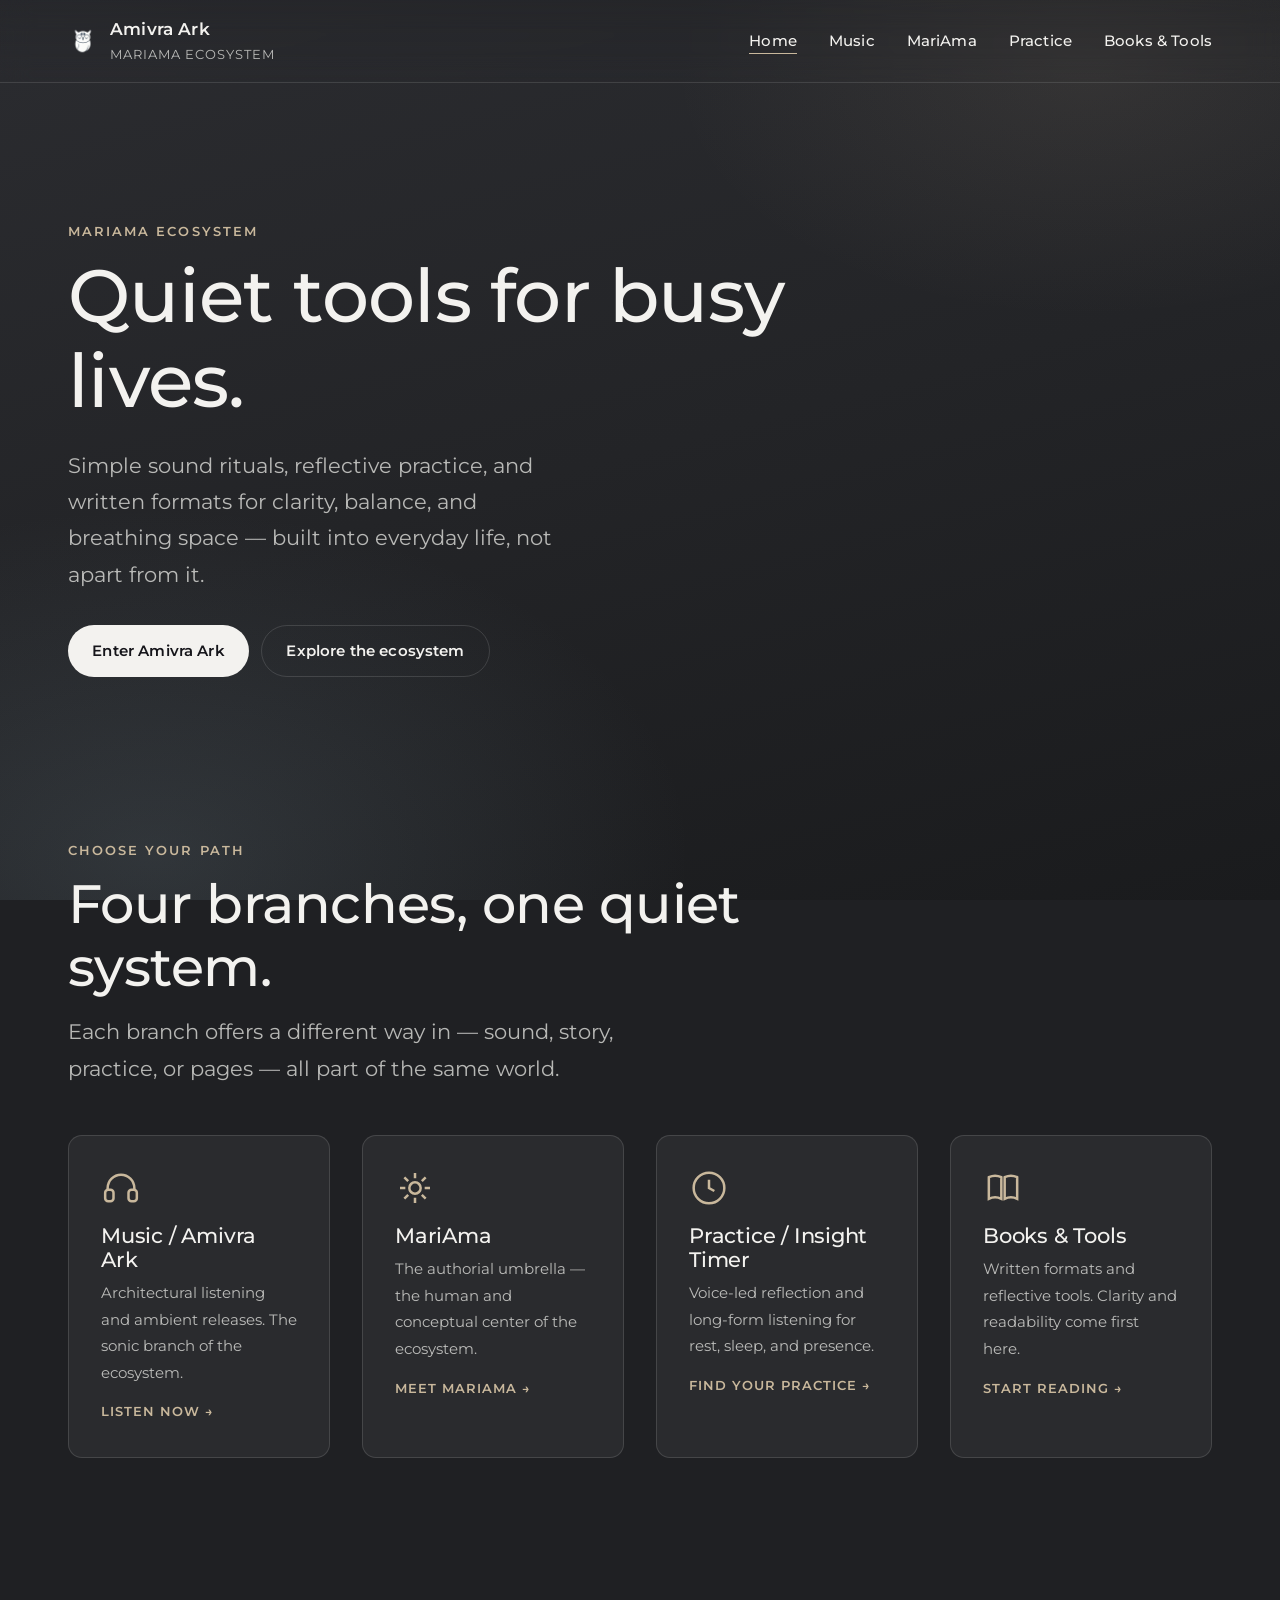
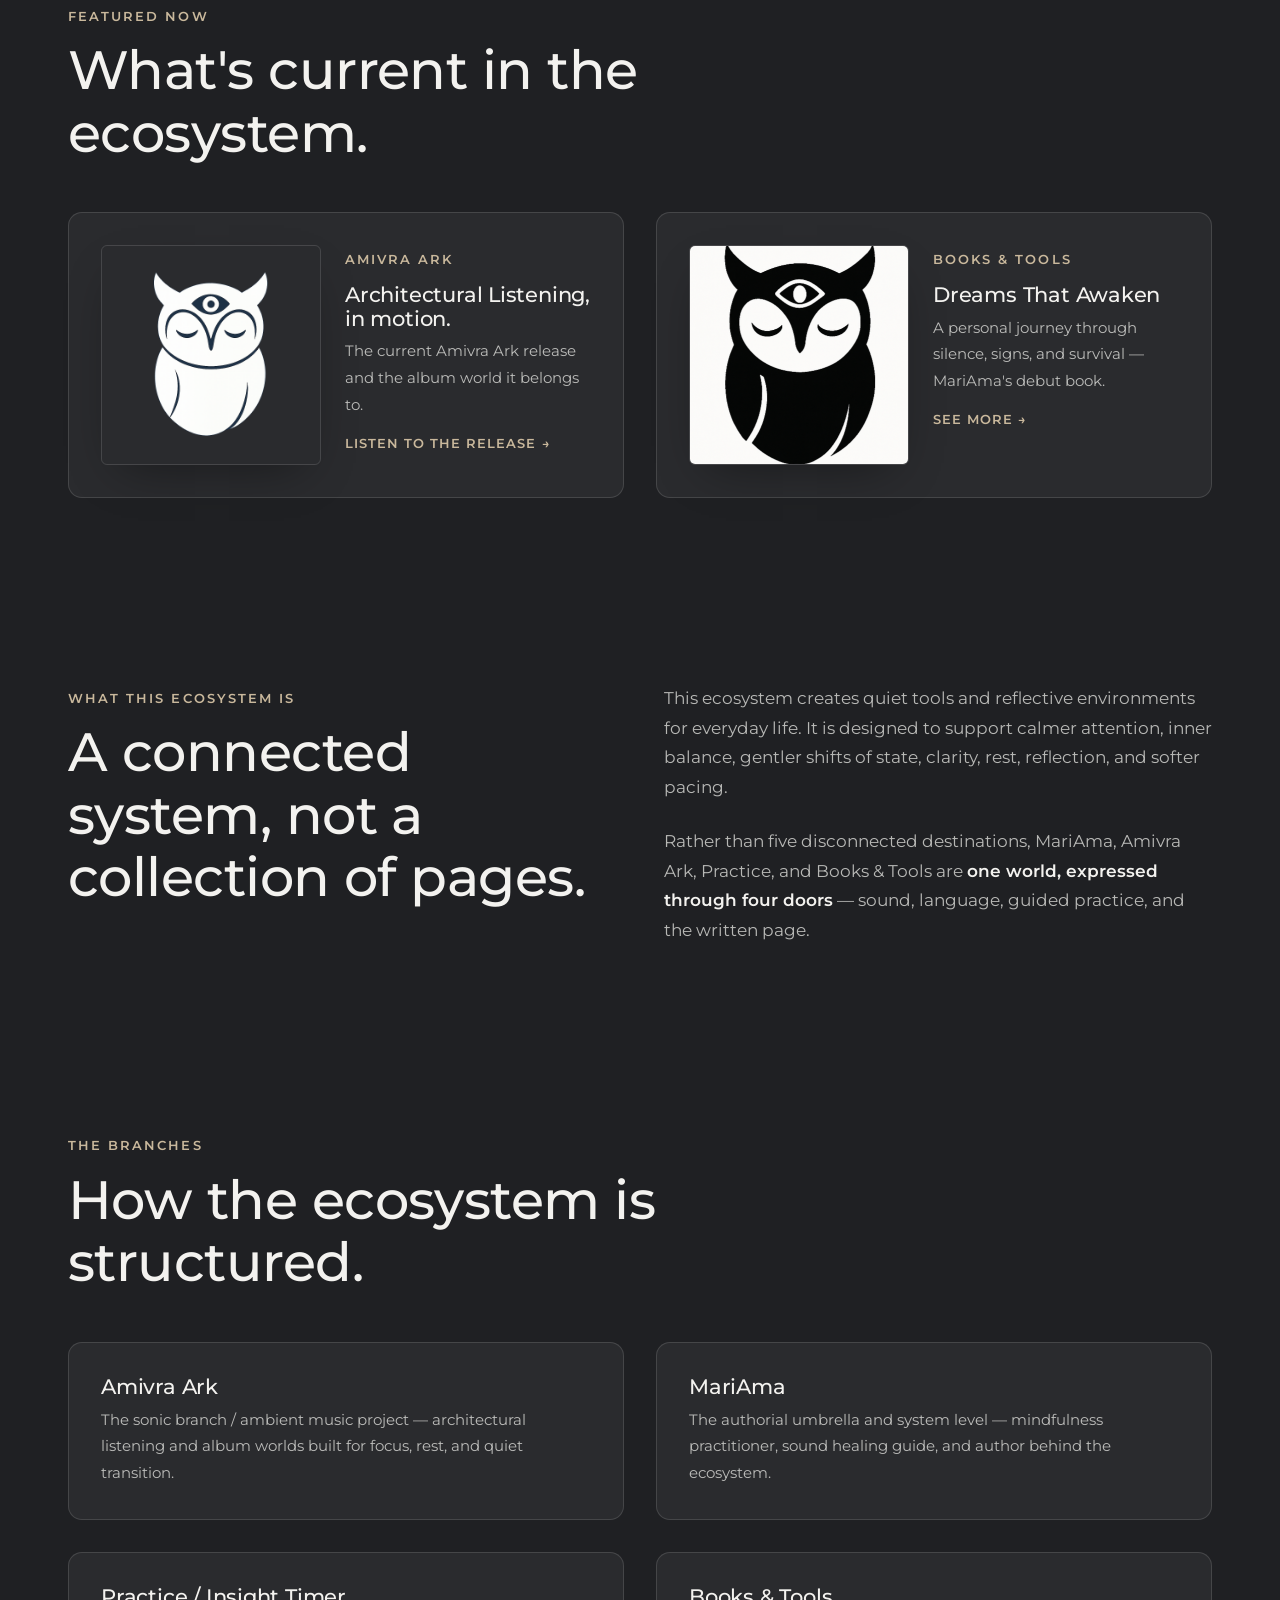
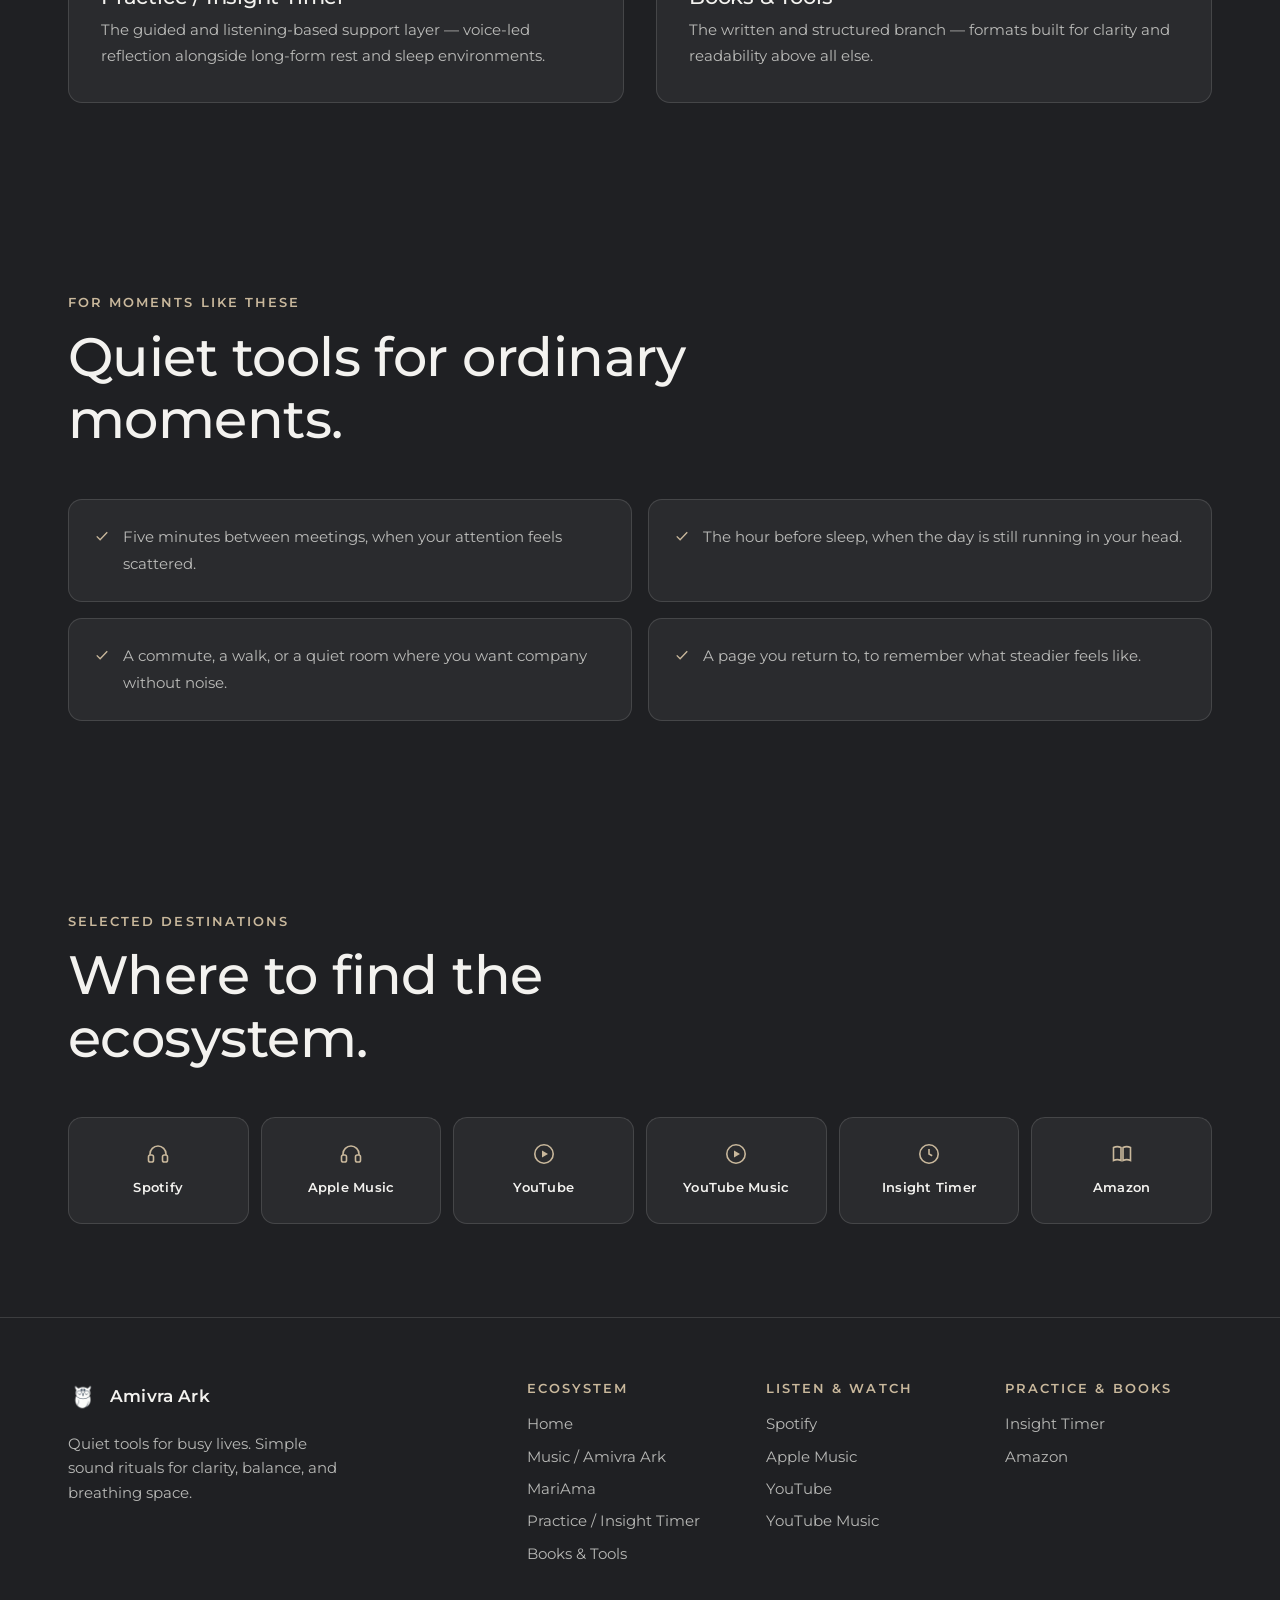
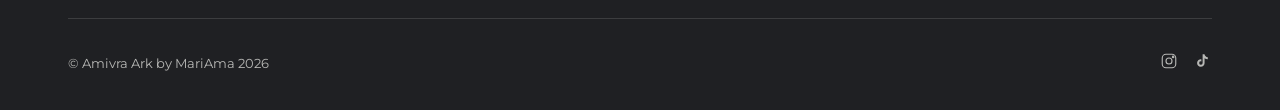
==== index.html @ b910b90c "Build v1 of the MariAma ecosystem site (5 pages, mobile-first) Static HTML/CSS/JS rebuild of Amivra " ====
<!DOCTYPE html>
<html lang="en">
<head>
  <meta charset="UTF-8" />
  <meta name="viewport" content="width=device-width, initial-scale=1.0" />
  <title>Amivra Ark — Home | Quiet Tools for Busy Lives</title>
  <meta name="description" content="MariAma is a multi-branch ecosystem of sound, language, and practice. Amivra Ark, MariAma, Practice / Insight Timer, and Books & Tools — quiet tools for everyday life." />
  <meta property="og:title" content="Amivra Ark — Quiet Tools for Busy Lives" />
  <meta property="og:description" content="Simple sound rituals for clarity, balance, and breathing space." />
  <meta property="og:type" content="website" />
  <link rel="icon" href="assets/favicon.svg" type="image/svg+xml" />
  <link rel="preconnect" href="https://fonts.googleapis.com" />
  <link rel="preconnect" href="https://fonts.gstatic.com" crossorigin />
  <link href="https://fonts.googleapis.com/css2?family=Montserrat:wght@300;400;500;600;700&display=swap" rel="stylesheet" />
  <link rel="stylesheet" href="assets/css/styles.css" />
</head>
<body class="zone-home">
  <a class="skip-link" href="#main">Skip to content</a>

  <header class="site-header">
    <div class="container site-header__inner">
      <a href="index.html" class="brand">
        <img src="assets/img/logo-owl-white.png" alt="" class="brand__mark" />
        <span class="brand__name">Amivra Ark<span class="brand__sub">MariAma ecosystem</span></span>
      </a>
      <button class="nav-toggle" type="button" aria-expanded="false" aria-controls="primary-nav" aria-label="Open menu">
        <span class="nav-toggle__bar"></span><span class="nav-toggle__bar"></span><span class="nav-toggle__bar"></span>
      </button>
      <nav id="primary-nav" class="nav" aria-label="Primary">
        <ul class="nav__list">
          <li><a href="index.html" class="is-active">Home</a></li>
          <li><a href="music.html">Music</a></li>
          <li><a href="mariama.html">MariAma</a></li>
          <li><a href="practice.html">Practice</a></li>
          <li><a href="books.html">Books &amp; Tools</a></li>
        </ul>
      </nav>
    </div>
  </header>

  <main id="main">

    <!-- Hero -->
    <section class="hero container">
      <span class="eyebrow">MariAma ecosystem</span>
      <h1 class="hero__title">Quiet tools for busy lives.</h1>
      <p class="hero__lead">Simple sound rituals, reflective practice, and written formats for clarity, balance, and breathing space — built into everyday life, not apart from it.</p>
      <div class="hero__actions">
        <a href="music.html" class="btn btn--primary">Enter Amivra Ark</a>
        <a href="#branches" class="btn btn--ghost">Explore the ecosystem</a>
      </div>
    </section>

    <!-- Choose your path -->
    <section class="section section--tight container" id="path" data-reveal>
      <div class="section__head">
        <span class="eyebrow">Choose your path</span>
        <h2 class="section__title">Four branches, one quiet system.</h2>
        <p class="section__lead">Each branch offers a different way in — sound, story, practice, or pages — all part of the same world.</p>
      </div>
      <div class="grid grid--2 grid--4">
        <a href="music.html" class="card">
          <svg class="card__icon" viewBox="0 0 24 24" fill="none" stroke="currentColor" stroke-width="1.5" aria-hidden="true"><path d="M4 13v-1a8 8 0 0 1 16 0v1"/><rect x="2.5" y="13" width="5" height="7" rx="1.8"/><rect x="16.5" y="13" width="5" height="7" rx="1.8"/></svg>
          <h3 class="card__title">Music / Amivra Ark</h3>
          <p class="card__text">Architectural listening and ambient releases. The sonic branch of the ecosystem.</p>
          <span class="card__meta">Listen now →</span>
        </a>
        <a href="mariama.html" class="card">
          <svg class="card__icon" viewBox="0 0 24 24" fill="none" stroke="currentColor" stroke-width="1.5" aria-hidden="true"><circle cx="12" cy="12" r="3.4"/><path d="M12 3v3.2M12 17.8V21M3 12h3.2M17.8 12H21M5.6 5.6l2.3 2.3M16.1 16.1l2.3 2.3M18.4 5.6l-2.3 2.3M7.9 16.1l-2.3 2.3"/></svg>
          <h3 class="card__title">MariAma</h3>
          <p class="card__text">The authorial umbrella — the human and conceptual center of the ecosystem.</p>
          <span class="card__meta">Meet MariAma →</span>
        </a>
        <a href="practice.html" class="card">
          <svg class="card__icon" viewBox="0 0 24 24" fill="none" stroke="currentColor" stroke-width="1.5" aria-hidden="true"><circle cx="12" cy="12" r="9.2"/><path d="M12 7v5l3.2 1.8"/></svg>
          <h3 class="card__title">Practice / Insight Timer</h3>
          <p class="card__text">Voice-led reflection and long-form listening for rest, sleep, and presence.</p>
          <span class="card__meta">Find your practice →</span>
        </a>
        <a href="books.html" class="card">
          <svg class="card__icon" viewBox="0 0 24 24" fill="none" stroke="currentColor" stroke-width="1.5" aria-hidden="true"><path d="M3.5 5.5c2.5-1.2 5-1.2 7.5 0v13c-2.5-1.2-5-1.2-7.5 0z"/><path d="M20.5 5.5c-2.5-1.2-5-1.2-7.5 0v13c2.5-1.2 5-1.2 7.5 0z"/></svg>
          <h3 class="card__title">Books &amp; Tools</h3>
          <p class="card__text">Written formats and reflective tools. Clarity and readability come first here.</p>
          <span class="card__meta">Start reading →</span>
        </a>
      </div>
    </section>

    <!-- Featured now -->
    <section class="section container" data-reveal>
      <div class="section__head">
        <span class="eyebrow">Featured now</span>
        <h2 class="section__title">What's current in the ecosystem.</h2>
      </div>
      <div class="grid grid--2">
        <a href="music.html" class="card media-card is-interactive">
          <img class="media-card__cover" src="assets/img/logo-owl-white.png" alt="Amivra Ark — current release" loading="lazy" width="220" height="220" />
          <div class="media-card__body">
            <span class="eyebrow">Amivra Ark</span>
            <h3 class="card__title">Architectural Listening, in motion.</h3>
            <p class="card__text">The current Amivra Ark release and the album world it belongs to.</p>
            <span class="card__meta">Listen to the release →</span>
          </div>
        </a>
        <a href="books.html" class="card media-card is-interactive">
          <img class="media-card__cover" src="assets/img/logo-owl-dark.png" alt="Dreams That Awaken — book cover" loading="lazy" width="220" height="220" />
          <div class="media-card__body">
            <span class="eyebrow">Books &amp; Tools</span>
            <h3 class="card__title">Dreams That Awaken</h3>
            <p class="card__text">A personal journey through silence, signs, and survival — MariAma's debut book.</p>
            <span class="card__meta">See more →</span>
          </div>
        </a>
      </div>
    </section>

    <!-- What this ecosystem is -->
    <section class="section container" data-reveal>
      <div class="split split--2">
        <div>
          <span class="eyebrow">What this ecosystem is</span>
          <h2 class="section__title">A connected system, not a collection of pages.</h2>
        </div>
        <div class="prose">
          <p>This ecosystem creates quiet tools and reflective environments for everyday life. It is designed to support calmer attention, inner balance, gentler shifts of state, clarity, rest, reflection, and softer pacing.</p>
          <p>Rather than five disconnected destinations, MariAma, Amivra Ark, Practice, and Books &amp; Tools are <strong>one world, expressed through four doors</strong> — sound, language, guided practice, and the written page.</p>
        </div>
      </div>
    </section>

    <!-- The branches -->
    <section class="section container" id="branches" data-reveal>
      <div class="section__head">
        <span class="eyebrow">The branches</span>
        <h2 class="section__title">How the ecosystem is structured.</h2>
      </div>
      <div class="grid grid--2">
        <div class="card">
          <h3 class="card__title">Amivra Ark</h3>
          <p class="card__text">The sonic branch / ambient music project — architectural listening and album worlds built for focus, rest, and quiet transition.</p>
        </div>
        <div class="card">
          <h3 class="card__title">MariAma</h3>
          <p class="card__text">The authorial umbrella and system level — mindfulness practitioner, sound healing guide, and author behind the ecosystem.</p>
        </div>
        <div class="card">
          <h3 class="card__title">Practice / Insight Timer</h3>
          <p class="card__text">The guided and listening-based support layer — voice-led reflection alongside long-form rest and sleep environments.</p>
        </div>
        <div class="card">
          <h3 class="card__title">Books &amp; Tools</h3>
          <p class="card__text">The written and structured branch — formats built for clarity and readability above all else.</p>
        </div>
      </div>
    </section>

    <!-- For moments like these -->
    <section class="section container" data-reveal>
      <div class="section__head">
        <span class="eyebrow">For moments like these</span>
        <h2 class="section__title">Quiet tools for ordinary moments.</h2>
      </div>
      <div class="moments">
        <p class="moments__item"><svg class="icon" viewBox="0 0 24 24" fill="none" stroke="currentColor" stroke-width="1.8" aria-hidden="true"><path d="M5 12.5 9.5 17 19 7"/></svg>Five minutes between meetings, when your attention feels scattered.</p>
        <p class="moments__item"><svg class="icon" viewBox="0 0 24 24" fill="none" stroke="currentColor" stroke-width="1.8" aria-hidden="true"><path d="M5 12.5 9.5 17 19 7"/></svg>The hour before sleep, when the day is still running in your head.</p>
        <p class="moments__item"><svg class="icon" viewBox="0 0 24 24" fill="none" stroke="currentColor" stroke-width="1.8" aria-hidden="true"><path d="M5 12.5 9.5 17 19 7"/></svg>A commute, a walk, or a quiet room where you want company without noise.</p>
        <p class="moments__item"><svg class="icon" viewBox="0 0 24 24" fill="none" stroke="currentColor" stroke-width="1.8" aria-hidden="true"><path d="M5 12.5 9.5 17 19 7"/></svg>A page you return to, to remember what steadier feels like.</p>
      </div>
    </section>

    <!-- Selected destinations -->
    <section class="section container" data-reveal>
      <div class="section__head">
        <span class="eyebrow">Selected destinations</span>
        <h2 class="section__title">Where to find the ecosystem.</h2>
      </div>
      <div class="dest-grid">
        <a class="dest-link" href="https://open.spotify.com/artist/78ZNstBBdVnfBgBRl0dHGO?si=26U_iEfnStWrunqGzvL2ww" target="_blank" rel="noopener">
          <svg class="icon" viewBox="0 0 24 24" fill="none" stroke="currentColor" stroke-width="1.6" aria-hidden="true"><path d="M4 13v-1a8 8 0 0 1 16 0v1"/><rect x="2.5" y="13" width="5" height="7" rx="1.8"/><rect x="16.5" y="13" width="5" height="7" rx="1.8"/></svg>
          <span class="dest-link__label">Spotify</span>
        </a>
        <a class="dest-link" href="https://music.apple.com/us/artist/amivra-ark/1882171706" target="_blank" rel="noopener">
          <svg class="icon" viewBox="0 0 24 24" fill="none" stroke="currentColor" stroke-width="1.6" aria-hidden="true"><path d="M4 13v-1a8 8 0 0 1 16 0v1"/><rect x="2.5" y="13" width="5" height="7" rx="1.8"/><rect x="16.5" y="13" width="5" height="7" rx="1.8"/></svg>
          <span class="dest-link__label">Apple Music</span>
        </a>
        <a class="dest-link" href="https://www.youtube.com/channel/UCca-ogn1VU1aAJDBeJxqVWQ" target="_blank" rel="noopener">
          <svg class="icon" viewBox="0 0 24 24" fill="none" stroke="currentColor" stroke-width="1.6" aria-hidden="true"><circle cx="12" cy="12" r="9.2"/><path d="M10 8.5l6 3.5-6 3.5z" fill="currentColor" stroke="none"/></svg>
          <span class="dest-link__label">YouTube</span>
        </a>
        <a class="dest-link" href="https://music.youtube.com/channel/UC7N5c-tlWbg7om22u9WDN0A?si=Vbv3N5Q3S5Vb2dVd" target="_blank" rel="noopener">
          <svg class="icon" viewBox="0 0 24 24" fill="none" stroke="currentColor" stroke-width="1.6" aria-hidden="true"><circle cx="12" cy="12" r="9.2"/><path d="M10 8.5l6 3.5-6 3.5z" fill="currentColor" stroke="none"/></svg>
          <span class="dest-link__label">YouTube Music</span>
        </a>
        <a class="dest-link" href="https://insighttimer.com/MariAma" target="_blank" rel="noopener">
          <svg class="icon" viewBox="0 0 24 24" fill="none" stroke="currentColor" stroke-width="1.6" aria-hidden="true"><circle cx="12" cy="12" r="9.2"/><path d="M12 7v5l3.2 1.8"/></svg>
          <span class="dest-link__label">Insight Timer</span>
        </a>
        <a class="dest-link" href="https://www.amazon.com/stores/Mari-Ama/author/B0FKZDRHM1?ref=ap_rdr&shoppingPortalEnabled=true&ccs_id=f8e4d04d-1ee9-484d-bd72-f83b1a114282" target="_blank" rel="noopener">
          <svg class="icon" viewBox="0 0 24 24" fill="none" stroke="currentColor" stroke-width="1.6" aria-hidden="true"><path d="M3.5 5.5c2.5-1.2 5-1.2 7.5 0v13c-2.5-1.2-5-1.2-7.5 0z"/><path d="M20.5 5.5c-2.5-1.2-5-1.2-7.5 0v13c2.5-1.2 5-1.2 7.5 0z"/></svg>
          <span class="dest-link__label">Amazon</span>
        </a>
      </div>
    </section>

  </main>

  <footer class="site-footer">
    <div class="container">
      <div class="site-footer__top">
        <div class="site-footer__brand">
          <a href="index.html" class="brand">
            <img src="assets/img/logo-owl-white.png" alt="" class="brand__mark" />
            <span class="brand__name">Amivra Ark</span>
          </a>
          <p>Quiet tools for busy lives. Simple sound rituals for clarity, balance, and breathing space.</p>
        </div>
        <div class="footer-cols">
          <div class="footer-col">
            <h4>Ecosystem</h4>
            <a href="index.html">Home</a>
            <a href="music.html">Music / Amivra Ark</a>
            <a href="mariama.html">MariAma</a>
            <a href="practice.html">Practice / Insight Timer</a>
            <a href="books.html">Books &amp; Tools</a>
          </div>
          <div class="footer-col">
            <h4>Listen &amp; watch</h4>
            <a href="https://open.spotify.com/artist/78ZNstBBdVnfBgBRl0dHGO?si=26U_iEfnStWrunqGzvL2ww" target="_blank" rel="noopener">Spotify</a>
            <a href="https://music.apple.com/us/artist/amivra-ark/1882171706" target="_blank" rel="noopener">Apple Music</a>
            <a href="https://www.youtube.com/channel/UCca-ogn1VU1aAJDBeJxqVWQ" target="_blank" rel="noopener">YouTube</a>
            <a href="https://music.youtube.com/channel/UC7N5c-tlWbg7om22u9WDN0A?si=Vbv3N5Q3S5Vb2dVd" target="_blank" rel="noopener">YouTube Music</a>
          </div>
          <div class="footer-col">
            <h4>Practice &amp; books</h4>
            <a href="https://insighttimer.com/MariAma" target="_blank" rel="noopener">Insight Timer</a>
            <a href="https://www.amazon.com/stores/Mari-Ama/author/B0FKZDRHM1?ref=ap_rdr&shoppingPortalEnabled=true&ccs_id=f8e4d04d-1ee9-484d-bd72-f83b1a114282" target="_blank" rel="noopener">Amazon</a>
          </div>
        </div>
      </div>
      <div class="site-footer__bottom">
        <div class="footer-meta">
          <span>© Amivra Ark by MariAma 2026</span>
        </div>
        <div class="footer-social">
          <a href="https://www.instagram.com/amivraark/?hl=en" target="_blank" rel="noopener" aria-label="Instagram">
            <svg class="icon" viewBox="0 0 24 24" fill="none" stroke="currentColor" stroke-width="1.5" aria-hidden="true"><rect x="3" y="3" width="18" height="18" rx="5"/><circle cx="12" cy="12" r="4"/><circle cx="17.5" cy="6.5" r="1"/></svg>
          </a>
          <a href="https://www.tiktok.com/@mariama.room?lang=en" target="_blank" rel="noopener" aria-label="TikTok">
            <svg class="icon" viewBox="0 0 24 24" fill="currentColor" aria-hidden="true"><path d="M14 3c.6 2.3 2.1 3.8 4.4 4.1v2.6c-1.6 0-3-.5-4.3-1.4v6.4a5 5 0 1 1-4.3-4.9v2.7a2.3 2.3 0 1 0 1.7 2.2V3z"/></svg>
          </a>
        </div>
      </div>
    </div>
  </footer>

  <script src="assets/js/main.js"></script>
</body>
</html>
---- assets/css/styles.css ----
/* ==========================================================================
   AMIVRA ARK / MARIAMA ECOSYSTEM — SHARED STYLESHEET
   One visual source, five tonal zones. Mobile-first.
   Sections: Tokens · Reset · Base · Layout · Zones · Components · Pages
   ========================================================================== */

/* --------------------------------------------------------------------------
   1. TOKENS
   -------------------------------------------------------------------------- */
:root {
  /* Type */
  --font-main: "Montserrat", "Segoe UI", system-ui, -apple-system, sans-serif;

  --fs-xs:   clamp(0.75rem, 0.72rem + 0.1vw, 0.8125rem);
  --fs-sm:   clamp(0.875rem, 0.83rem + 0.18vw, 0.95rem);
  --fs-base: clamp(1rem, 0.95rem + 0.2vw, 1.0625rem);
  --fs-md:   clamp(1.125rem, 1.02rem + 0.45vw, 1.3rem);
  --fs-lg:   clamp(1.375rem, 1.15rem + 1vw, 1.75rem);
  --fs-xl:   clamp(1.75rem, 1.3rem + 2vw, 2.5rem);
  --fs-2xl:  clamp(2.1rem, 1.5rem + 3vw, 3.4rem);
  --fs-3xl:  clamp(2.5rem, 1.7rem + 4.5vw, 4.6rem);

  --lh-tight: 1.15;
  --lh-snug: 1.35;
  --lh-normal: 1.6;
  --lh-relaxed: 1.75;

  --tracking-wide: 0.08em;
  --tracking-wider: 0.16em;

  /* Space (4px scale) */
  --space-1: 0.25rem;
  --space-2: 0.5rem;
  --space-3: 0.75rem;
  --space-4: 1rem;
  --space-5: 1.5rem;
  --space-6: 2rem;
  --space-7: 3rem;
  --space-8: 4rem;
  --space-9: 6rem;
  --space-10: 8rem;

  --section-pad-y: clamp(3.5rem, 6vw + 1rem, 7rem);
  --container-max: 1240px;
  --container-pad: clamp(1.25rem, 4vw, 3rem);

  /* Shape / motion */
  --radius-sm: 6px;
  --radius-md: 14px;
  --radius-lg: 28px;
  --radius-pill: 999px;
  --ease: cubic-bezier(0.22, 0.61, 0.36, 1);
  --dur: 0.35s;

  --shadow-soft: 0 18px 48px -20px rgba(0, 0, 0, 0.45);
  --shadow-lift: 0 24px 60px -24px rgba(0, 0, 0, 0.55);

  --z-header: 100;
  --z-nav: 110;
}

/* --------------------------------------------------------------------------
   2. RESET
   -------------------------------------------------------------------------- */
*, *::before, *::after { box-sizing: border-box; }
html { -webkit-text-size-adjust: 100%; text-size-adjust: 100%; }

html, body { margin: 0; padding: 0; }

img, picture, svg, video { display: block; max-width: 100%; }
img { height: auto; }

ul, ol { margin: 0; padding: 0; list-style: none; }
h1, h2, h3, h4, p, figure, blockquote { margin: 0; }

a { color: inherit; text-decoration: none; }
button { font: inherit; color: inherit; background: none; border: none; cursor: pointer; padding: 0; }

input, textarea, select { font: inherit; }

@media (prefers-reduced-motion: reduce) {
  *, *::before, *::after {
    animation-duration: 0.001ms !important;
    animation-iteration-count: 1 !important;
    transition-duration: 0.001ms !important;
    scroll-behavior: auto !important;
  }
}

/* --------------------------------------------------------------------------
   3. BASE
   -------------------------------------------------------------------------- */
body {
  font-family: var(--font-main);
  font-size: var(--fs-base);
  line-height: var(--lh-normal);
  font-weight: 400;
  color: var(--text);
  background-color: var(--zone-base, #14151a);
  min-height: 100vh;
  -webkit-font-smoothing: antialiased;
  text-rendering: optimizeLegibility;
  overflow-x: hidden;
}

h1, h2, h3, h4 {
  font-weight: 500;
  line-height: var(--lh-tight);
  letter-spacing: -0.01em;
}

p { color: var(--text-muted); }

a:focus-visible,
button:focus-visible,
[tabindex]:focus-visible {
  outline: 2px solid var(--accent);
  outline-offset: 4px;
  border-radius: var(--radius-sm);
}

.visually-hidden {
  position: absolute !important;
  width: 1px; height: 1px;
  overflow: hidden;
  clip: rect(0 0 0 0);
  white-space: nowrap;
}

.skip-link {
  position: absolute;
  left: var(--space-4);
  top: -100px;
  background: #111;
  color: #fff;
  padding: var(--space-2) var(--space-4);
  border-radius: var(--radius-sm);
  z-index: 999;
  transition: top var(--dur) var(--ease);
}
.skip-link:focus { top: var(--space-4); }

/* --------------------------------------------------------------------------
   4. LAYOUT / UTILITIES
   -------------------------------------------------------------------------- */
.container {
  width: 100%;
  max-width: var(--container-max);
  margin-inline: auto;
  padding-inline: var(--container-pad);
}

.section {
  position: relative;
  padding-block: var(--section-pad-y);
}

.section--tight { padding-block: clamp(2.5rem, 4vw, 4rem); }

.section__head {
  max-width: 46rem;
  margin-bottom: var(--space-7);
}

.section__head--center { margin-inline: auto; text-align: center; }

.eyebrow {
  display: inline-block;
  font-size: var(--fs-xs);
  font-weight: 600;
  letter-spacing: var(--tracking-wider);
  text-transform: uppercase;
  color: var(--accent);
  margin-bottom: var(--space-3);
}

.section__title {
  font-size: var(--fs-2xl);
  margin-bottom: var(--space-4);
}

.section__lead {
  font-size: var(--fs-md);
  color: var(--text-muted);
  line-height: var(--lh-relaxed);
  max-width: 38rem;
}

.section__head--center .section__lead { margin-inline: auto; }

.prose { max-width: 42rem; }
.prose p { margin-bottom: var(--space-5); font-size: var(--fs-base); line-height: var(--lh-relaxed); }
.prose p:last-child { margin-bottom: 0; }
.prose strong { color: var(--text); font-weight: 600; }

.text-muted { color: var(--text-muted); }

.grid {
  display: grid;
  gap: var(--space-6);
}

@media (min-width: 640px) {
  .grid--2 { grid-template-columns: repeat(2, 1fr); }
}
@media (min-width: 1024px) {
  .grid--3 { grid-template-columns: repeat(3, 1fr); }
  .grid--4 { grid-template-columns: repeat(4, 1fr); }
}

/* --------------------------------------------------------------------------
   5. TONAL ZONES — one visual source, five crops
   Depth (Music) -> Orientation (Home) -> Presence (MariAma) -> Reset (Practice) -> Clarity (Books)
   -------------------------------------------------------------------------- */

body.zone-music {
  --zone-base: #0a0b0d;
  --text: #f1efe9;
  --text-muted: rgba(241, 239, 233, 0.72);
  --surface: rgba(255, 255, 255, 0.045);
  --surface-strong: rgba(255, 255, 255, 0.09);
  --surface-border: rgba(255, 255, 255, 0.12);
  --accent: #cba36e;
  --scrim-top: rgba(6, 7, 9, 0.2);
  --scrim-bottom: rgba(6, 7, 9, 0.75);
  background-image:
    radial-gradient(46% 38% at 82% 12%, rgba(203, 163, 110, 0.12), transparent 65%),
    radial-gradient(60% 55% at 8% 92%, rgba(46, 60, 84, 0.45), transparent 70%),
    linear-gradient(165deg, #15171c 0%, #0d0e11 50%, #07080a 100%);
}

body.zone-home {
  --zone-base: #1f2023;
  --text: #f3f2ef;
  --text-muted: rgba(243, 242, 239, 0.72);
  --surface: rgba(255, 255, 255, 0.05);
  --surface-strong: rgba(255, 255, 255, 0.095);
  --surface-border: rgba(255, 255, 255, 0.13);
  --accent: #c9b89c;
  --scrim-top: rgba(18, 19, 21, 0.15);
  --scrim-bottom: rgba(15, 16, 18, 0.72);
  background-image:
    radial-gradient(50% 42% at 85% 8%, rgba(196, 175, 148, 0.09), transparent 65%),
    radial-gradient(60% 55% at 12% 95%, rgba(120, 140, 152, 0.2), transparent 70%),
    linear-gradient(165deg, #2b2c30 0%, #232427 50%, #1a1b1d 100%);
}

body.zone-mariama {
  --zone-base: #322b24;
  --text: #f4ece1;
  --text-muted: rgba(244, 236, 225, 0.74);
  --surface: rgba(255, 255, 255, 0.06);
  --surface-strong: rgba(255, 255, 255, 0.11);
  --surface-border: rgba(255, 244, 230, 0.14);
  --accent: #d9a85f;
  --scrim-top: rgba(34, 28, 22, 0.18);
  --scrim-bottom: rgba(28, 23, 18, 0.74);
  background-image:
    radial-gradient(55% 45% at 80% 10%, rgba(217, 168, 95, 0.14), transparent 65%),
    radial-gradient(60% 55% at 10% 95%, rgba(120, 95, 70, 0.28), transparent 70%),
    linear-gradient(165deg, #3d342b 0%, #322b24 50%, #251f1a 100%);
}

body.zone-practice {
  --zone-base: #dfe1de;
  --text: #24241f;
  --text-muted: rgba(36, 36, 31, 0.66);
  --surface: rgba(255, 255, 255, 0.55);
  --surface-strong: rgba(255, 255, 255, 0.78);
  --surface-border: rgba(36, 36, 31, 0.1);
  --accent: #7c8a82;
  --scrim-top: rgba(255, 255, 255, 0.1);
  --scrim-bottom: rgba(223, 225, 222, 0.55);
  background-image:
    radial-gradient(55% 48% at 80% 8%, rgba(255, 255, 255, 0.55), transparent 65%),
    radial-gradient(65% 55% at 10% 100%, rgba(170, 178, 172, 0.35), transparent 70%),
    linear-gradient(165deg, #e9eae6 0%, #dfe1de 55%, #cfd2cc 100%);
}

body.zone-books {
  --zone-base: #f1ece1;
  --text: #2a2520;
  --text-muted: rgba(42, 37, 32, 0.66);
  --surface: rgba(255, 255, 255, 0.6);
  --surface-strong: rgba(255, 255, 255, 0.85);
  --surface-border: rgba(42, 37, 32, 0.1);
  --accent: #9c7a4d;
  --scrim-top: rgba(255, 252, 246, 0.1);
  --scrim-bottom: rgba(241, 236, 225, 0.6);
  background-image:
    radial-gradient(55% 48% at 78% 6%, rgba(255, 255, 255, 0.6), transparent 65%),
    radial-gradient(65% 55% at 12% 100%, rgba(196, 175, 140, 0.25), transparent 70%),
    linear-gradient(165deg, #f7f3ea 0%, #f1ece1 55%, #e6dfd0 100%);
}

body { background-repeat: no-repeat; background-attachment: fixed; background-size: cover; }
@media (max-width: 767px) {
  body { background-attachment: scroll; }
}

/* --------------------------------------------------------------------------
   6. COMPONENTS — Header / Nav
   -------------------------------------------------------------------------- */
.site-header {
  position: sticky;
  top: 0;
  z-index: var(--z-header);
  backdrop-filter: blur(14px) saturate(1.1);
  -webkit-backdrop-filter: blur(14px) saturate(1.1);
  background: linear-gradient(to bottom, var(--scrim-top), transparent);
  border-bottom: 1px solid var(--surface-border);
}

.site-header__inner {
  display: flex;
  align-items: center;
  justify-content: space-between;
  padding-block: var(--space-4);
}

.brand {
  display: inline-flex;
  align-items: center;
  gap: var(--space-3);
}

.brand__mark { width: 30px; height: 30px; object-fit: contain; }

.brand__name {
  font-size: var(--fs-base);
  font-weight: 600;
  letter-spacing: 0.01em;
}

.brand__sub {
  display: block;
  font-size: var(--fs-xs);
  font-weight: 400;
  letter-spacing: var(--tracking-wide);
  color: var(--text-muted);
  text-transform: uppercase;
  margin-top: 2px;
}

.nav-toggle {
  position: relative;
  z-index: var(--z-nav);
  width: 40px;
  height: 40px;
  display: inline-flex;
  flex-direction: column;
  align-items: center;
  justify-content: center;
  gap: 5px;
}

.nav-toggle__bar {
  width: 22px;
  height: 2px;
  background: var(--text);
  border-radius: 2px;
  transition: transform var(--dur) var(--ease), opacity var(--dur) var(--ease);
}

.nav-toggle[aria-expanded="true"] .nav-toggle__bar:nth-child(1) { transform: translateY(7px) rotate(45deg); }
.nav-toggle[aria-expanded="true"] .nav-toggle__bar:nth-child(2) { opacity: 0; }
.nav-toggle[aria-expanded="true"] .nav-toggle__bar:nth-child(3) { transform: translateY(-7px) rotate(-45deg); }

.nav {
  position: fixed;
  inset: 0;
  top: 0;
  z-index: calc(var(--z-nav) - 1);
  display: flex;
  align-items: center;
  justify-content: center;
  background: rgba(10, 10, 12, 0.97);
  backdrop-filter: blur(10px);
  opacity: 0;
  visibility: hidden;
  transition: opacity var(--dur) var(--ease);
}

.nav.is-open { opacity: 1; visibility: visible; }

.nav__list {
  display: flex;
  flex-direction: column;
  align-items: center;
  gap: var(--space-6);
}

.nav__list a {
  font-size: var(--fs-lg);
  font-weight: 500;
  color: #f3f2ef;
}

.nav__list a.is-active { color: #cba36e; }

@media (min-width: 900px) {
  .nav-toggle { display: none; }

  .nav {
    position: static;
    inset: auto;
    background: none;
    backdrop-filter: none;
    opacity: 1;
    visibility: visible;
    width: auto;
  }

  .nav__list {
    flex-direction: row;
    gap: var(--space-6);
  }

  .nav__list a {
    font-size: var(--fs-sm);
    font-weight: 500;
    color: var(--text);
    letter-spacing: 0.01em;
    position: relative;
    padding-bottom: 4px;
  }

  .nav__list a::after {
    content: "";
    position: absolute;
    left: 0; bottom: 0;
    width: 0; height: 1px;
    background: var(--accent);
    transition: width var(--dur) var(--ease);
  }

  .nav__list a:hover::after,
  .nav__list a.is-active::after { width: 100%; }

  .nav__list a.is-active { color: var(--text); }
}

/* --------------------------------------------------------------------------
   6b. COMPONENTS — Hero
   -------------------------------------------------------------------------- */
.hero {
  display: flex;
  flex-direction: column;
  justify-content: center;
  min-height: 78vh;
  padding-block: var(--space-9) var(--space-8);
}

.hero__title {
  font-size: var(--fs-3xl);
  margin-bottom: var(--space-5);
  max-width: 18ch;
}

.hero__lead {
  font-size: var(--fs-md);
  color: var(--text-muted);
  max-width: 36ch;
  line-height: var(--lh-relaxed);
  margin-bottom: var(--space-6);
}

.hero__actions {
  display: flex;
  flex-wrap: wrap;
  gap: var(--space-3);
}

.hero--split {
  display: grid;
  gap: var(--space-7);
  align-items: center;
}

@media (min-width: 1024px) {
  .hero--split { grid-template-columns: 1.1fr 0.9fr; }
}

.hero__media {
  border-radius: var(--radius-lg);
  overflow: hidden;
  border: 1px solid var(--surface-border);
  box-shadow: var(--shadow-lift);
}

/* --------------------------------------------------------------------------
   6c. COMPONENTS — Buttons
   -------------------------------------------------------------------------- */
.btn {
  display: inline-flex;
  align-items: center;
  gap: var(--space-2);
  font-size: var(--fs-sm);
  font-weight: 600;
  letter-spacing: 0.01em;
  padding: 0.85em 1.6em;
  border-radius: var(--radius-pill);
  transition: transform var(--dur) var(--ease), background var(--dur) var(--ease), border-color var(--dur) var(--ease);
  white-space: nowrap;
}

.btn:hover { transform: translateY(-2px); }

.btn--primary {
  background: var(--text);
  color: var(--zone-base);
}
body.zone-music .btn--primary,
body.zone-home .btn--primary,
body.zone-mariama .btn--primary { color: #15151a; }

.btn--primary:hover { background: var(--accent); color: #15151a; }

.btn--ghost {
  background: transparent;
  border: 1px solid var(--surface-border);
  color: var(--text);
}

.btn--ghost:hover { border-color: var(--accent); background: var(--surface); }

.btn--sm { padding: 0.6em 1.2em; font-size: var(--fs-xs); }

.btn .icon { width: 16px; height: 16px; flex-shrink: 0; }

/* --------------------------------------------------------------------------
   6d. COMPONENTS — Cards
   -------------------------------------------------------------------------- */
.card {
  background: var(--surface);
  border: 1px solid var(--surface-border);
  border-radius: var(--radius-md);
  padding: var(--space-6);
  height: 100%;
  transition: transform var(--dur) var(--ease), background var(--dur) var(--ease), box-shadow var(--dur) var(--ease);
}

a.card:hover, .card.is-interactive:hover {
  transform: translateY(-4px);
  background: var(--surface-strong);
  box-shadow: var(--shadow-soft);
}

.card__icon {
  width: 40px;
  height: 40px;
  margin-bottom: var(--space-4);
  color: var(--accent);
}

.card__title {
  font-size: var(--fs-md);
  margin-bottom: var(--space-2);
}

.card__text {
  font-size: var(--fs-sm);
  color: var(--text-muted);
  line-height: var(--lh-relaxed);
}

.card__meta {
  display: inline-flex;
  align-items: center;
  gap: var(--space-2);
  margin-top: var(--space-4);
  font-size: var(--fs-xs);
  font-weight: 600;
  letter-spacing: var(--tracking-wide);
  text-transform: uppercase;
  color: var(--accent);
}

/* Release / book cards with cover image */
.media-card {
  display: flex;
  flex-direction: column;
  gap: var(--space-5);
}

@media (min-width: 640px) {
  .media-card { flex-direction: row; align-items: flex-start; }
}

.media-card__cover {
  flex-shrink: 0;
  width: 100%;
  max-width: 220px;
  border-radius: var(--radius-sm);
  border: 1px solid var(--surface-border);
  box-shadow: var(--shadow-soft);
}

.media-card__body { flex: 1; min-width: 0; }

/* --------------------------------------------------------------------------
   6e. COMPONENTS — Destination links (platform buttons)
   -------------------------------------------------------------------------- */
.dest-grid {
  display: grid;
  grid-template-columns: repeat(2, 1fr);
  gap: var(--space-3);
}

@media (min-width: 640px) {
  .dest-grid { grid-template-columns: repeat(3, 1fr); }
}
@media (min-width: 1024px) {
  .dest-grid { grid-template-columns: repeat(6, 1fr); }
}

.dest-link {
  display: flex;
  flex-direction: column;
  align-items: center;
  gap: var(--space-3);
  text-align: center;
  padding: var(--space-5) var(--space-3);
  border-radius: var(--radius-md);
  border: 1px solid var(--surface-border);
  background: var(--surface);
  transition: transform var(--dur) var(--ease), background var(--dur) var(--ease);
}

.dest-link:hover { transform: translateY(-3px); background: var(--surface-strong); }

.dest-link .icon { width: 24px; height: 24px; color: var(--accent); }

.dest-link__label { font-size: var(--fs-xs); font-weight: 600; letter-spacing: 0.02em; }

/* --------------------------------------------------------------------------
   6f. COMPONENTS — "For moments like these" + editorial quote
   -------------------------------------------------------------------------- */
.moments {
  display: grid;
  gap: var(--space-4);
}

@media (min-width: 768px) {
  .moments { grid-template-columns: repeat(2, 1fr); }
}

.moments__item {
  display: flex;
  align-items: flex-start;
  gap: var(--space-3);
  padding: var(--space-5);
  border-radius: var(--radius-md);
  border: 1px solid var(--surface-border);
  background: var(--surface);
  font-size: var(--fs-sm);
  line-height: var(--lh-relaxed);
}

.moments__item .icon { width: 18px; height: 18px; color: var(--accent); margin-top: 3px; flex-shrink: 0; }

.lead-quote {
  font-size: var(--fs-lg);
  line-height: var(--lh-snug);
  font-weight: 400;
  max-width: 34ch;
  border-left: 2px solid var(--accent);
  padding-left: var(--space-5);
}

/* --------------------------------------------------------------------------
   6g. COMPONENTS — Footer
   -------------------------------------------------------------------------- */
.site-footer {
  border-top: 1px solid var(--surface-border);
  padding-block: var(--space-8) var(--space-6);
}

.site-footer__top {
  display: grid;
  gap: var(--space-7);
  margin-bottom: var(--space-7);
}

@media (min-width: 768px) {
  .site-footer__top { grid-template-columns: 1.2fr 2fr; }
}

.site-footer__brand p {
  margin-top: var(--space-3);
  max-width: 28ch;
  font-size: var(--fs-sm);
}

.footer-cols {
  display: grid;
  grid-template-columns: repeat(2, 1fr);
  gap: var(--space-6);
}

@media (min-width: 640px) {
  .footer-cols { grid-template-columns: repeat(3, 1fr); }
}

.footer-col h4 {
  font-size: var(--fs-xs);
  text-transform: uppercase;
  letter-spacing: var(--tracking-wider);
  color: var(--accent);
  margin-bottom: var(--space-3);
  font-weight: 600;
}

.footer-col a, .footer-col span {
  display: block;
  font-size: var(--fs-sm);
  color: var(--text-muted);
  padding-block: var(--space-1);
  transition: color var(--dur) var(--ease);
}

.footer-col a:hover { color: var(--text); }

.site-footer__bottom {
  display: flex;
  flex-wrap: wrap;
  align-items: center;
  justify-content: space-between;
  gap: var(--space-4);
  padding-top: var(--space-6);
  border-top: 1px solid var(--surface-border);
}

.footer-meta {
  display: flex;
  align-items: center;
  gap: var(--space-3);
  font-size: var(--fs-xs);
  color: var(--text-muted);
}

.ctaa-badge { width: 28px; height: 28px; object-fit: contain; border-radius: 4px; }

.footer-social {
  display: flex;
  gap: var(--space-4);
}

.footer-social a { color: var(--text-muted); }
.footer-social a:hover { color: var(--accent); }
.footer-social .icon { width: 18px; height: 18px; }

/* --------------------------------------------------------------------------
   7. PAGE — generic split section helper
   -------------------------------------------------------------------------- */
.split {
  display: grid;
  gap: var(--space-7);
  align-items: start;
}

@media (min-width: 1024px) {
  .split--2 { grid-template-columns: repeat(2, 1fr); }
  .split--reverse { direction: rtl; }
  .split--reverse > * { direction: ltr; }
}

.icon {
  flex-shrink: 0;
  display: inline-block;
}

.tag-list {
  display: flex;
  flex-wrap: wrap;
  gap: var(--space-2);
  margin-top: var(--space-5);
}

.tag {
  font-size: var(--fs-xs);
  font-weight: 600;
  letter-spacing: 0.02em;
  padding: 0.4em 0.9em;
  border-radius: var(--radius-pill);
  border: 1px solid var(--surface-border);
  color: var(--text-muted);
}

.divider {
  height: 1px;
  background: var(--surface-border);
  margin-block: var(--space-8);
}

/* --------------------------------------------------------------------------
   8. Gentle reveal-on-scroll (progressive enhancement; see main.js)
   -------------------------------------------------------------------------- */
.reveal {
  opacity: 0;
  transform: translateY(16px);
  transition: opacity 0.6s var(--ease), transform 0.6s var(--ease);
}

.reveal--visible {
  opacity: 1;
  transform: translateY(0);
}
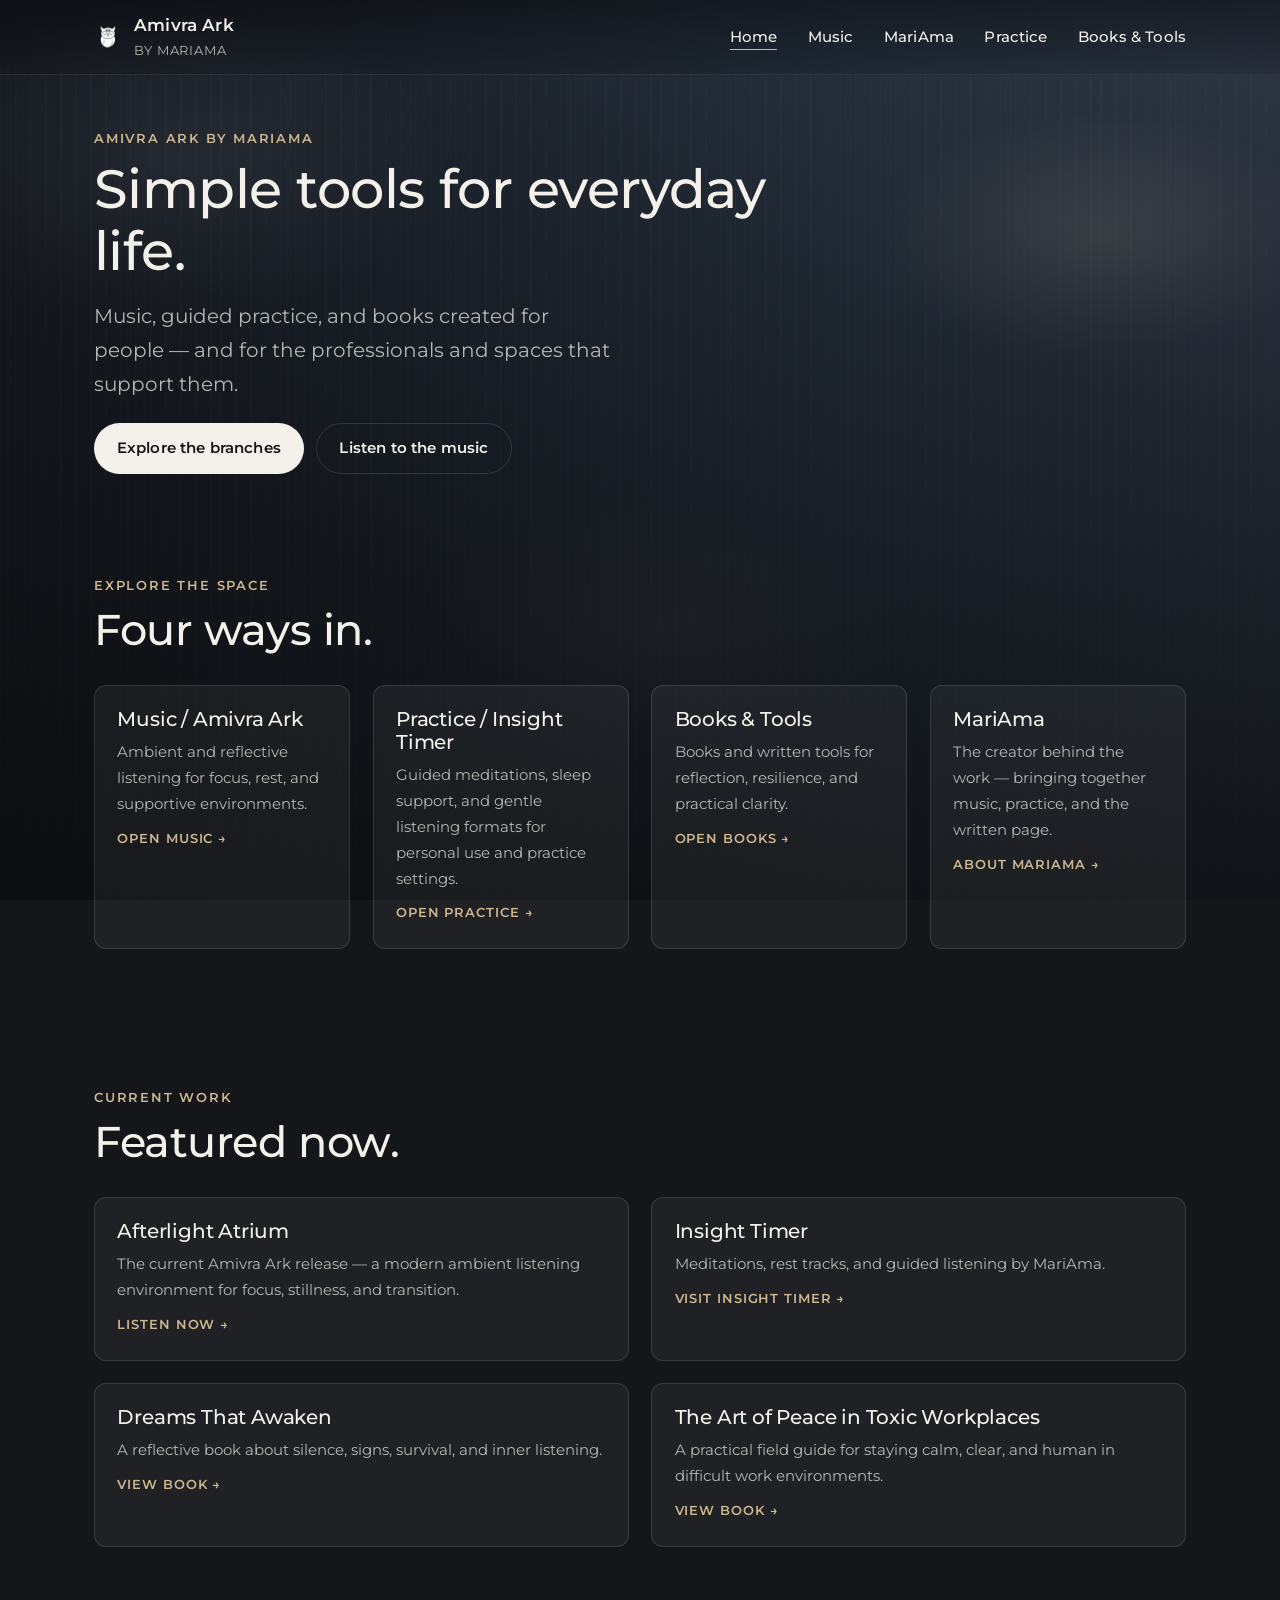
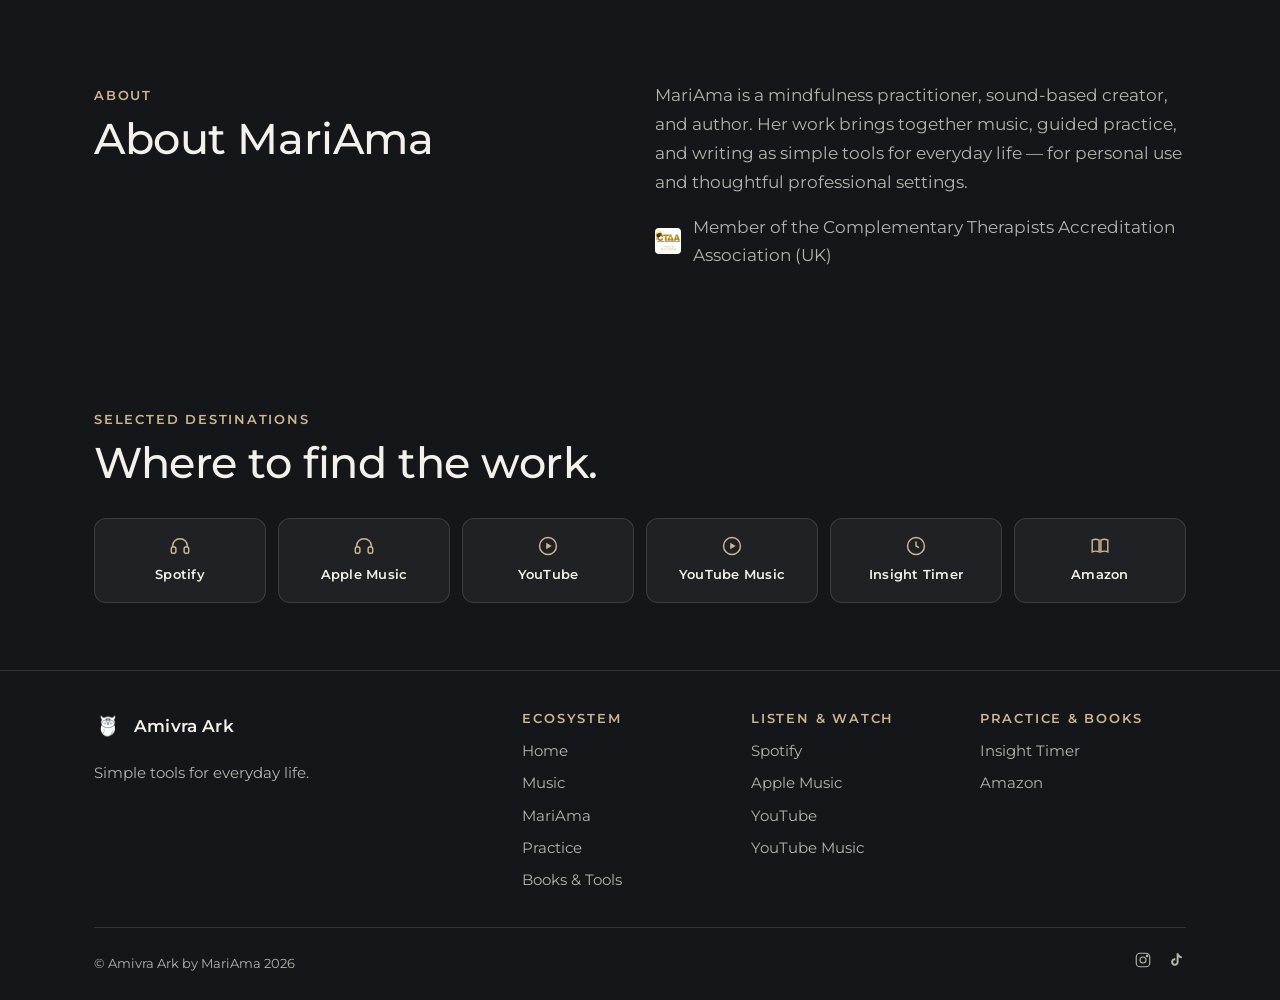
==== commit 4389b946: "Rebuild site from locked content brief (copy, links, single logo, unified visual system) Replaces th" ====
--- a/index.html
+++ b/index.html
@@ -3,10 +3,10 @@
 <head>
   <meta charset="UTF-8" />
   <meta name="viewport" content="width=device-width, initial-scale=1.0" />
-  <title>Amivra Ark — Home | Quiet Tools for Busy Lives</title>
-  <meta name="description" content="MariAma is a multi-branch ecosystem of sound, language, and practice. Amivra Ark, MariAma, Practice / Insight Timer, and Books & Tools — quiet tools for everyday life." />
-  <meta property="og:title" content="Amivra Ark — Quiet Tools for Busy Lives" />
-  <meta property="og:description" content="Simple sound rituals for clarity, balance, and breathing space." />
+  <title>Amivra Ark by MariAma — Simple tools for everyday life</title>
+  <meta name="description" content="Music, guided practice, and books created for people — and for the professionals and spaces that support them." />
+  <meta property="og:title" content="Amivra Ark by MariAma" />
+  <meta property="og:description" content="Simple tools for everyday life." />
   <meta property="og:type" content="website" />
   <link rel="icon" href="assets/favicon.svg" type="image/svg+xml" />
   <link rel="preconnect" href="https://fonts.googleapis.com" />
@@ -20,8 +20,8 @@
   <header class="site-header">
     <div class="container site-header__inner">
       <a href="index.html" class="brand">
-        <img src="assets/img/logo-owl-white.png" alt="" class="brand__mark" />
-        <span class="brand__name">Amivra Ark<span class="brand__sub">MariAma ecosystem</span></span>
+        <img src="assets/img/logo-owl-white.png" alt="Amivra Ark" class="brand__mark" />
+        <span class="brand__name">Amivra Ark<span class="brand__sub">by MariAma</span></span>
       </a>
       <button class="nav-toggle" type="button" aria-expanded="false" aria-controls="primary-nav" aria-label="Open menu">
         <span class="nav-toggle__bar"></span><span class="nav-toggle__bar"></span><span class="nav-toggle__bar"></span>
@@ -42,139 +42,99 @@
 
     <!-- Hero -->
     <section class="hero container">
-      <span class="eyebrow">MariAma ecosystem</span>
-      <h1 class="hero__title">Quiet tools for busy lives.</h1>
-      <p class="hero__lead">Simple sound rituals, reflective practice, and written formats for clarity, balance, and breathing space — built into everyday life, not apart from it.</p>
+      <span class="eyebrow">Amivra Ark by MariAma</span>
+      <h1 class="hero__title">Simple tools for everyday life.</h1>
+      <p class="hero__lead">Music, guided practice, and books created for people — and for the professionals and spaces that support them.</p>
       <div class="hero__actions">
-        <a href="music.html" class="btn btn--primary">Enter Amivra Ark</a>
-        <a href="#branches" class="btn btn--ghost">Explore the ecosystem</a>
-      </div>
-    </section>
-
-    <!-- Choose your path -->
-    <section class="section section--tight container" id="path" data-reveal>
+        <a href="#branches" class="btn btn--primary">Explore the branches</a>
+        <a href="music.html" class="btn btn--ghost">Listen to the music</a>
+      </div>
+    </section>
+
+    <!-- Explore the space -->
+    <section class="section container" id="branches" data-reveal>
       <div class="section__head">
-        <span class="eyebrow">Choose your path</span>
-        <h2 class="section__title">Four branches, one quiet system.</h2>
-        <p class="section__lead">Each branch offers a different way in — sound, story, practice, or pages — all part of the same world.</p>
+        <span class="eyebrow">Explore the space</span>
+        <h2 class="section__title">Four ways in.</h2>
       </div>
       <div class="grid grid--2 grid--4">
         <a href="music.html" class="card">
-          <svg class="card__icon" viewBox="0 0 24 24" fill="none" stroke="currentColor" stroke-width="1.5" aria-hidden="true"><path d="M4 13v-1a8 8 0 0 1 16 0v1"/><rect x="2.5" y="13" width="5" height="7" rx="1.8"/><rect x="16.5" y="13" width="5" height="7" rx="1.8"/></svg>
           <h3 class="card__title">Music / Amivra Ark</h3>
-          <p class="card__text">Architectural listening and ambient releases. The sonic branch of the ecosystem.</p>
-          <span class="card__meta">Listen now →</span>
+          <p class="card__text">Ambient and reflective listening for focus, rest, and supportive environments.</p>
+          <span class="card__meta">Open music →</span>
+        </a>
+        <a href="practice.html" class="card">
+          <h3 class="card__title">Practice / Insight Timer</h3>
+          <p class="card__text">Guided meditations, sleep support, and gentle listening formats for personal use and practice settings.</p>
+          <span class="card__meta">Open practice →</span>
+        </a>
+        <a href="books.html" class="card">
+          <h3 class="card__title">Books &amp; Tools</h3>
+          <p class="card__text">Books and written tools for reflection, resilience, and practical clarity.</p>
+          <span class="card__meta">Open books →</span>
         </a>
         <a href="mariama.html" class="card">
-          <svg class="card__icon" viewBox="0 0 24 24" fill="none" stroke="currentColor" stroke-width="1.5" aria-hidden="true"><circle cx="12" cy="12" r="3.4"/><path d="M12 3v3.2M12 17.8V21M3 12h3.2M17.8 12H21M5.6 5.6l2.3 2.3M16.1 16.1l2.3 2.3M18.4 5.6l-2.3 2.3M7.9 16.1l-2.3 2.3"/></svg>
           <h3 class="card__title">MariAma</h3>
-          <p class="card__text">The authorial umbrella — the human and conceptual center of the ecosystem.</p>
-          <span class="card__meta">Meet MariAma →</span>
-        </a>
-        <a href="practice.html" class="card">
-          <svg class="card__icon" viewBox="0 0 24 24" fill="none" stroke="currentColor" stroke-width="1.5" aria-hidden="true"><circle cx="12" cy="12" r="9.2"/><path d="M12 7v5l3.2 1.8"/></svg>
-          <h3 class="card__title">Practice / Insight Timer</h3>
-          <p class="card__text">Voice-led reflection and long-form listening for rest, sleep, and presence.</p>
-          <span class="card__meta">Find your practice →</span>
-        </a>
-        <a href="books.html" class="card">
-          <svg class="card__icon" viewBox="0 0 24 24" fill="none" stroke="currentColor" stroke-width="1.5" aria-hidden="true"><path d="M3.5 5.5c2.5-1.2 5-1.2 7.5 0v13c-2.5-1.2-5-1.2-7.5 0z"/><path d="M20.5 5.5c-2.5-1.2-5-1.2-7.5 0v13c2.5-1.2 5-1.2 7.5 0z"/></svg>
-          <h3 class="card__title">Books &amp; Tools</h3>
-          <p class="card__text">Written formats and reflective tools. Clarity and readability come first here.</p>
-          <span class="card__meta">Start reading →</span>
-        </a>
-      </div>
-    </section>
-
-    <!-- Featured now -->
-    <section class="section container" data-reveal>
+          <p class="card__text">The creator behind the work — bringing together music, practice, and the written page.</p>
+          <span class="card__meta">About MariAma →</span>
+        </a>
+      </div>
+    </section>
+
+    <!-- Current work -->
+    <section class="section container" id="featured" data-reveal>
       <div class="section__head">
-        <span class="eyebrow">Featured now</span>
-        <h2 class="section__title">What's current in the ecosystem.</h2>
+        <span class="eyebrow">Current work</span>
+        <h2 class="section__title">Featured now.</h2>
       </div>
       <div class="grid grid--2">
-        <a href="music.html" class="card media-card is-interactive">
-          <img class="media-card__cover" src="assets/img/logo-owl-white.png" alt="Amivra Ark — current release" loading="lazy" width="220" height="220" />
-          <div class="media-card__body">
-            <span class="eyebrow">Amivra Ark</span>
-            <h3 class="card__title">Architectural Listening, in motion.</h3>
-            <p class="card__text">The current Amivra Ark release and the album world it belongs to.</p>
-            <span class="card__meta">Listen to the release →</span>
-          </div>
-        </a>
-        <a href="books.html" class="card media-card is-interactive">
-          <img class="media-card__cover" src="assets/img/logo-owl-dark.png" alt="Dreams That Awaken — book cover" loading="lazy" width="220" height="220" />
-          <div class="media-card__body">
-            <span class="eyebrow">Books &amp; Tools</span>
-            <h3 class="card__title">Dreams That Awaken</h3>
-            <p class="card__text">A personal journey through silence, signs, and survival — MariAma's debut book.</p>
-            <span class="card__meta">See more →</span>
-          </div>
-        </a>
-      </div>
-    </section>
-
-    <!-- What this ecosystem is -->
-    <section class="section container" data-reveal>
+        <div class="card">
+          <h3 class="card__title">Afterlight Atrium</h3>
+          <p class="card__text">The current Amivra Ark release — a modern ambient listening environment for focus, stillness, and transition.</p>
+          <a class="card__meta" href="music.html#release">Listen now →</a>
+        </div>
+        <div class="card">
+          <h3 class="card__title">Insight Timer</h3>
+          <p class="card__text">Meditations, rest tracks, and guided listening by MariAma.</p>
+          <a class="card__meta" href="https://insighttimer.com/MariAma" target="_blank" rel="noopener">Visit Insight Timer →</a>
+        </div>
+        <div class="card">
+          <h3 class="card__title">Dreams That Awaken</h3>
+          <p class="card__text">A reflective book about silence, signs, survival, and inner listening.</p>
+          <a class="card__meta" href="books.html#books">View book →</a>
+        </div>
+        <div class="card">
+          <h3 class="card__title">The Art of Peace in Toxic Workplaces</h3>
+          <p class="card__text">A practical field guide for staying calm, clear, and human in difficult work environments.</p>
+          <a class="card__meta" href="books.html#books">View book →</a>
+        </div>
+      </div>
+    </section>
+
+    <!-- About -->
+    <section class="section container" id="about" data-reveal>
       <div class="split split--2">
         <div>
-          <span class="eyebrow">What this ecosystem is</span>
-          <h2 class="section__title">A connected system, not a collection of pages.</h2>
+          <span class="eyebrow">About</span>
+          <h2 class="section__title">About MariAma</h2>
         </div>
         <div class="prose">
-          <p>This ecosystem creates quiet tools and reflective environments for everyday life. It is designed to support calmer attention, inner balance, gentler shifts of state, clarity, rest, reflection, and softer pacing.</p>
-          <p>Rather than five disconnected destinations, MariAma, Amivra Ark, Practice, and Books &amp; Tools are <strong>one world, expressed through four doors</strong> — sound, language, guided practice, and the written page.</p>
-        </div>
-      </div>
-    </section>
-
-    <!-- The branches -->
-    <section class="section container" id="branches" data-reveal>
-      <div class="section__head">
-        <span class="eyebrow">The branches</span>
-        <h2 class="section__title">How the ecosystem is structured.</h2>
-      </div>
-      <div class="grid grid--2">
-        <div class="card">
-          <h3 class="card__title">Amivra Ark</h3>
-          <p class="card__text">The sonic branch / ambient music project — architectural listening and album worlds built for focus, rest, and quiet transition.</p>
-        </div>
-        <div class="card">
-          <h3 class="card__title">MariAma</h3>
-          <p class="card__text">The authorial umbrella and system level — mindfulness practitioner, sound healing guide, and author behind the ecosystem.</p>
-        </div>
-        <div class="card">
-          <h3 class="card__title">Practice / Insight Timer</h3>
-          <p class="card__text">The guided and listening-based support layer — voice-led reflection alongside long-form rest and sleep environments.</p>
-        </div>
-        <div class="card">
-          <h3 class="card__title">Books &amp; Tools</h3>
-          <p class="card__text">The written and structured branch — formats built for clarity and readability above all else.</p>
-        </div>
-      </div>
-    </section>
-
-    <!-- For moments like these -->
-    <section class="section container" data-reveal>
-      <div class="section__head">
-        <span class="eyebrow">For moments like these</span>
-        <h2 class="section__title">Quiet tools for ordinary moments.</h2>
-      </div>
-      <div class="moments">
-        <p class="moments__item"><svg class="icon" viewBox="0 0 24 24" fill="none" stroke="currentColor" stroke-width="1.8" aria-hidden="true"><path d="M5 12.5 9.5 17 19 7"/></svg>Five minutes between meetings, when your attention feels scattered.</p>
-        <p class="moments__item"><svg class="icon" viewBox="0 0 24 24" fill="none" stroke="currentColor" stroke-width="1.8" aria-hidden="true"><path d="M5 12.5 9.5 17 19 7"/></svg>The hour before sleep, when the day is still running in your head.</p>
-        <p class="moments__item"><svg class="icon" viewBox="0 0 24 24" fill="none" stroke="currentColor" stroke-width="1.8" aria-hidden="true"><path d="M5 12.5 9.5 17 19 7"/></svg>A commute, a walk, or a quiet room where you want company without noise.</p>
-        <p class="moments__item"><svg class="icon" viewBox="0 0 24 24" fill="none" stroke="currentColor" stroke-width="1.8" aria-hidden="true"><path d="M5 12.5 9.5 17 19 7"/></svg>A page you return to, to remember what steadier feels like.</p>
+          <p>MariAma is a mindfulness practitioner, sound-based creator, and author. Her work brings together music, guided practice, and writing as simple tools for everyday life — for personal use and thoughtful professional settings.</p>
+          <p class="credentials-line">
+            <img src="assets/img/ctaa-badge.png" alt="CTAA — Approved Practitioner" class="credentials-badge" />
+            Member of the Complementary Therapists Accreditation Association (UK)
+          </p>
+        </div>
       </div>
     </section>
 
     <!-- Selected destinations -->
-    <section class="section container" data-reveal>
+    <section class="section container" id="destinations" data-reveal>
       <div class="section__head">
         <span class="eyebrow">Selected destinations</span>
-        <h2 class="section__title">Where to find the ecosystem.</h2>
-      </div>
-      <div class="dest-grid">
+        <h2 class="section__title">Where to find the work.</h2>
+      </div>
+      <div class="dest-grid dest-grid--6">
         <a class="dest-link" href="https://open.spotify.com/artist/78ZNstBBdVnfBgBRl0dHGO?si=26U_iEfnStWrunqGzvL2ww" target="_blank" rel="noopener">
           <svg class="icon" viewBox="0 0 24 24" fill="none" stroke="currentColor" stroke-width="1.6" aria-hidden="true"><path d="M4 13v-1a8 8 0 0 1 16 0v1"/><rect x="2.5" y="13" width="5" height="7" rx="1.8"/><rect x="16.5" y="13" width="5" height="7" rx="1.8"/></svg>
           <span class="dest-link__label">Spotify</span>
@@ -209,18 +169,18 @@
       <div class="site-footer__top">
         <div class="site-footer__brand">
           <a href="index.html" class="brand">
-            <img src="assets/img/logo-owl-white.png" alt="" class="brand__mark" />
+            <img src="assets/img/logo-owl-white.png" alt="Amivra Ark" class="brand__mark" />
             <span class="brand__name">Amivra Ark</span>
           </a>
-          <p>Quiet tools for busy lives. Simple sound rituals for clarity, balance, and breathing space.</p>
+          <p>Simple tools for everyday life.</p>
         </div>
         <div class="footer-cols">
           <div class="footer-col">
             <h4>Ecosystem</h4>
             <a href="index.html">Home</a>
-            <a href="music.html">Music / Amivra Ark</a>
+            <a href="music.html">Music</a>
             <a href="mariama.html">MariAma</a>
-            <a href="practice.html">Practice / Insight Timer</a>
+            <a href="practice.html">Practice</a>
             <a href="books.html">Books &amp; Tools</a>
           </div>
           <div class="footer-col">
--- a/assets/css/styles.css
+++ b/assets/css/styles.css
@@ -1,62 +1,70 @@
 /* ==========================================================================
    AMIVRA ARK / MARIAMA ECOSYSTEM — SHARED STYLESHEET
-   One visual source, five tonal zones. Mobile-first.
-   Sections: Tokens · Reset · Base · Layout · Zones · Components · Pages
+   One master visual system, one panoramic backdrop, five quiet crops.
+   Sections: Tokens · Reset · Base · Layout · Backdrop · Components · Footer
    ========================================================================== */
 
 /* --------------------------------------------------------------------------
    1. TOKENS
    -------------------------------------------------------------------------- */
 :root {
-  /* Type */
   --font-main: "Montserrat", "Segoe UI", system-ui, -apple-system, sans-serif;
 
   --fs-xs:   clamp(0.75rem, 0.72rem + 0.1vw, 0.8125rem);
   --fs-sm:   clamp(0.875rem, 0.83rem + 0.18vw, 0.95rem);
   --fs-base: clamp(1rem, 0.95rem + 0.2vw, 1.0625rem);
-  --fs-md:   clamp(1.125rem, 1.02rem + 0.45vw, 1.3rem);
-  --fs-lg:   clamp(1.375rem, 1.15rem + 1vw, 1.75rem);
-  --fs-xl:   clamp(1.75rem, 1.3rem + 2vw, 2.5rem);
-  --fs-2xl:  clamp(2.1rem, 1.5rem + 3vw, 3.4rem);
-  --fs-3xl:  clamp(2.5rem, 1.7rem + 4.5vw, 4.6rem);
+  --fs-md:   clamp(1.1rem, 1.02rem + 0.4vw, 1.25rem);
+  --fs-lg:   clamp(1.3rem, 1.15rem + 0.8vw, 1.6rem);
+  --fs-xl:   clamp(1.6rem, 1.3rem + 1.5vw, 2.1rem);
+  --fs-2xl:  clamp(1.9rem, 1.5rem + 2.2vw, 2.7rem);
+  --fs-3xl:  clamp(2.2rem, 1.7rem + 3.2vw, 3.4rem);
 
   --lh-tight: 1.15;
   --lh-snug: 1.35;
   --lh-normal: 1.6;
-  --lh-relaxed: 1.75;
-
-  --tracking-wide: 0.08em;
-  --tracking-wider: 0.16em;
-
-  /* Space (4px scale) */
+  --lh-relaxed: 1.7;
+
+  --tracking-wide: 0.07em;
+  --tracking-wider: 0.14em;
+
+  /* Space (4px scale) — compact */
   --space-1: 0.25rem;
   --space-2: 0.5rem;
   --space-3: 0.75rem;
   --space-4: 1rem;
-  --space-5: 1.5rem;
-  --space-6: 2rem;
-  --space-7: 3rem;
-  --space-8: 4rem;
-  --space-9: 6rem;
-  --space-10: 8rem;
-
-  --section-pad-y: clamp(3.5rem, 6vw + 1rem, 7rem);
-  --container-max: 1240px;
-  --container-pad: clamp(1.25rem, 4vw, 3rem);
-
-  /* Shape / motion */
+  --space-5: 1.4rem;
+  --space-6: 1.9rem;
+  --space-7: 2.6rem;
+  --space-8: 3.4rem;
+
+  --section-pad-y: clamp(2.4rem, 4vw + 1rem, 4.2rem);
+  --container-max: 1180px;
+  --container-pad: clamp(1.25rem, 4vw, 2.75rem);
+
   --radius-sm: 6px;
-  --radius-md: 14px;
-  --radius-lg: 28px;
+  --radius-md: 12px;
+  --radius-lg: 20px;
   --radius-pill: 999px;
   --ease: cubic-bezier(0.22, 0.61, 0.36, 1);
-  --dur: 0.35s;
-
-  --shadow-soft: 0 18px 48px -20px rgba(0, 0, 0, 0.45);
-  --shadow-lift: 0 24px 60px -24px rgba(0, 0, 0, 0.55);
+  --dur: 0.3s;
+
+  --shadow-soft: 0 14px 36px -18px rgba(0, 0, 0, 0.5);
 
   --z-header: 100;
   --z-nav: 110;
+
+  /* One restrained palette, used everywhere */
+  --bg-base: #14161a;
+  --text: #f3f1ea;
+  --text-muted: rgba(243, 241, 234, 0.72);
+  --surface: rgba(255, 255, 255, 0.05);
+  --surface-strong: rgba(255, 255, 255, 0.095);
+  --surface-border: rgba(255, 255, 255, 0.12);
+  --accent: #cdb78f;
+  --scrim-top: rgba(10, 11, 13, 0.2);
+  --scrim-bottom: rgba(8, 9, 10, 0.82);
+
+  --bg-pos: 0%;
 }
 
 /* --------------------------------------------------------------------------
@@ -64,7 +72,6 @@
    -------------------------------------------------------------------------- */
 *, *::before, *::after { box-sizing: border-box; }
 html { -webkit-text-size-adjust: 100%; text-size-adjust: 100%; }
-
 html, body { margin: 0; padding: 0; }
 
 img, picture, svg, video { display: block; max-width: 100%; }
@@ -75,7 +82,6 @@
 
 a { color: inherit; text-decoration: none; }
 button { font: inherit; color: inherit; background: none; border: none; cursor: pointer; padding: 0; }
-
 input, textarea, select { font: inherit; }
 
 @media (prefers-reduced-motion: reduce) {
@@ -96,7 +102,6 @@
   line-height: var(--lh-normal);
   font-weight: 400;
   color: var(--text);
-  background-color: var(--zone-base, #14151a);
   min-height: 100vh;
   -webkit-font-smoothing: antialiased;
   text-rendering: optimizeLegibility;
@@ -150,18 +155,10 @@
   padding-inline: var(--container-pad);
 }
 
-.section {
-  position: relative;
-  padding-block: var(--section-pad-y);
-}
-
-.section--tight { padding-block: clamp(2.5rem, 4vw, 4rem); }
-
-.section__head {
-  max-width: 46rem;
-  margin-bottom: var(--space-7);
-}
-
+.section { position: relative; padding-block: var(--section-pad-y); }
+.section--tight { padding-block: clamp(1.8rem, 3vw, 3rem); }
+
+.section__head { max-width: 42rem; margin-bottom: var(--space-6); }
 .section__head--center { margin-inline: auto; text-align: center; }
 
 .eyebrow {
@@ -171,34 +168,39 @@
   letter-spacing: var(--tracking-wider);
   text-transform: uppercase;
   color: var(--accent);
-  margin-bottom: var(--space-3);
-}
-
-.section__title {
-  font-size: var(--fs-2xl);
-  margin-bottom: var(--space-4);
-}
+  margin-bottom: var(--space-2);
+}
+
+.section__title { font-size: var(--fs-2xl); margin-bottom: var(--space-3); }
 
 .section__lead {
   font-size: var(--fs-md);
   color: var(--text-muted);
   line-height: var(--lh-relaxed);
-  max-width: 38rem;
+  max-width: 36rem;
 }
 
 .section__head--center .section__lead { margin-inline: auto; }
 
-.prose { max-width: 42rem; }
-.prose p { margin-bottom: var(--space-5); font-size: var(--fs-base); line-height: var(--lh-relaxed); }
+.prose { max-width: 40rem; }
+.prose p { margin-bottom: var(--space-4); font-size: var(--fs-base); line-height: var(--lh-relaxed); }
 .prose p:last-child { margin-bottom: 0; }
 .prose strong { color: var(--text); font-weight: 600; }
 
+.credentials-line {
+  display: flex;
+  align-items: center;
+  gap: var(--space-3);
+  margin-top: var(--space-4);
+  font-size: var(--fs-sm);
+  color: var(--text-muted);
+}
+
+.credentials-badge { width: 26px; height: 26px; object-fit: contain; border-radius: 4px; flex-shrink: 0; }
+
 .text-muted { color: var(--text-muted); }
 
-.grid {
-  display: grid;
-  gap: var(--space-6);
-}
+.grid { display: grid; gap: var(--space-5); }
 
 @media (min-width: 640px) {
   .grid--2 { grid-template-columns: repeat(2, 1fr); }
@@ -209,91 +211,44 @@
 }
 
 /* --------------------------------------------------------------------------
-   5. TONAL ZONES — one visual source, five crops
-   Depth (Music) -> Orientation (Home) -> Presence (MariAma) -> Reset (Practice) -> Clarity (Books)
-   -------------------------------------------------------------------------- */
-
-body.zone-music {
-  --zone-base: #0a0b0d;
-  --text: #f1efe9;
-  --text-muted: rgba(241, 239, 233, 0.72);
-  --surface: rgba(255, 255, 255, 0.045);
-  --surface-strong: rgba(255, 255, 255, 0.09);
-  --surface-border: rgba(255, 255, 255, 0.12);
-  --accent: #cba36e;
-  --scrim-top: rgba(6, 7, 9, 0.2);
-  --scrim-bottom: rgba(6, 7, 9, 0.75);
+   5. BACKDROP — one panoramic master background, cropped per page
+   Tonal flow: Music (darkest/coolest) -> Home -> MariAma -> Practice -> Books (warmest)
+   NOTE: this gradient is a placeholder standing in for the exported master
+   panoramic image (navy -> charcoal -> steel blue -> mauve -> taupe -> champagne).
+   Swap by replacing the final layer below with: url("../img/background-master.jpg")
+   -------------------------------------------------------------------------- */
+body {
+  background-color: var(--bg-base);
   background-image:
-    radial-gradient(46% 38% at 82% 12%, rgba(203, 163, 110, 0.12), transparent 65%),
-    radial-gradient(60% 55% at 8% 92%, rgba(46, 60, 84, 0.45), transparent 70%),
-    linear-gradient(165deg, #15171c 0%, #0d0e11 50%, #07080a 100%);
-}
-
-body.zone-home {
-  --zone-base: #1f2023;
-  --text: #f3f2ef;
-  --text-muted: rgba(243, 242, 239, 0.72);
-  --surface: rgba(255, 255, 255, 0.05);
-  --surface-strong: rgba(255, 255, 255, 0.095);
-  --surface-border: rgba(255, 255, 255, 0.13);
-  --accent: #c9b89c;
-  --scrim-top: rgba(18, 19, 21, 0.15);
-  --scrim-bottom: rgba(15, 16, 18, 0.72);
-  background-image:
-    radial-gradient(50% 42% at 85% 8%, rgba(196, 175, 148, 0.09), transparent 65%),
-    radial-gradient(60% 55% at 12% 95%, rgba(120, 140, 152, 0.2), transparent 70%),
-    linear-gradient(165deg, #2b2c30 0%, #232427 50%, #1a1b1d 100%);
-}
-
-body.zone-mariama {
-  --zone-base: #322b24;
-  --text: #f4ece1;
-  --text-muted: rgba(244, 236, 225, 0.74);
-  --surface: rgba(255, 255, 255, 0.06);
-  --surface-strong: rgba(255, 255, 255, 0.11);
-  --surface-border: rgba(255, 244, 230, 0.14);
-  --accent: #d9a85f;
-  --scrim-top: rgba(34, 28, 22, 0.18);
-  --scrim-bottom: rgba(28, 23, 18, 0.74);
-  background-image:
-    radial-gradient(55% 45% at 80% 10%, rgba(217, 168, 95, 0.14), transparent 65%),
-    radial-gradient(60% 55% at 10% 95%, rgba(120, 95, 70, 0.28), transparent 70%),
-    linear-gradient(165deg, #3d342b 0%, #322b24 50%, #251f1a 100%);
-}
-
-body.zone-practice {
-  --zone-base: #dfe1de;
-  --text: #24241f;
-  --text-muted: rgba(36, 36, 31, 0.66);
-  --surface: rgba(255, 255, 255, 0.55);
-  --surface-strong: rgba(255, 255, 255, 0.78);
-  --surface-border: rgba(36, 36, 31, 0.1);
-  --accent: #7c8a82;
-  --scrim-top: rgba(255, 255, 255, 0.1);
-  --scrim-bottom: rgba(223, 225, 222, 0.55);
-  background-image:
-    radial-gradient(55% 48% at 80% 8%, rgba(255, 255, 255, 0.55), transparent 65%),
-    radial-gradient(65% 55% at 10% 100%, rgba(170, 178, 172, 0.35), transparent 70%),
-    linear-gradient(165deg, #e9eae6 0%, #dfe1de 55%, #cfd2cc 100%);
-}
-
-body.zone-books {
-  --zone-base: #f1ece1;
-  --text: #2a2520;
-  --text-muted: rgba(42, 37, 32, 0.66);
-  --surface: rgba(255, 255, 255, 0.6);
-  --surface-strong: rgba(255, 255, 255, 0.85);
-  --surface-border: rgba(42, 37, 32, 0.1);
-  --accent: #9c7a4d;
-  --scrim-top: rgba(255, 252, 246, 0.1);
-  --scrim-bottom: rgba(241, 236, 225, 0.6);
-  background-image:
-    radial-gradient(55% 48% at 78% 6%, rgba(255, 255, 255, 0.6), transparent 65%),
-    radial-gradient(65% 55% at 12% 100%, rgba(196, 175, 140, 0.25), transparent 70%),
-    linear-gradient(165deg, #f7f3ea 0%, #f1ece1 55%, #e6dfd0 100%);
-}
-
-body { background-repeat: no-repeat; background-attachment: fixed; background-size: cover; }
+    linear-gradient(180deg, var(--scrim-top) 0%, rgba(9, 10, 12, 0.55) 55%, var(--scrim-bottom) 100%),
+    repeating-linear-gradient(90deg, rgba(255, 255, 255, 0.022) 0px, rgba(255, 255, 255, 0.022) 1px, transparent 2px, transparent 15px),
+    radial-gradient(34% 28% at 14% 18%, rgba(180, 199, 219, 0.12), transparent 62%),
+    radial-gradient(30% 24% at 52% 70%, rgba(210, 182, 168, 0.1), transparent 62%),
+    radial-gradient(28% 22% at 86% 26%, rgba(255, 236, 205, 0.16), transparent 62%),
+    linear-gradient(90deg,
+      #0a0c10 0%,
+      #12151b 12%,
+      #1d222b 22%,
+      #2d3a4a 34%,
+      #3c4658 44%,
+      #564b56 56%,
+      #6e5b62 66%,
+      #8a7768 78%,
+      #c2ad8c 90%,
+      #ecdfc8 100%
+    );
+  background-size: 100% 100%, 220px 100%, 100% 100%, 100% 100%, 100% 100%, 460% 100%;
+  background-position: 0 0, 0 0, 0 0, 0 0, 0 0, var(--bg-pos) center;
+  background-repeat: no-repeat, repeat, no-repeat, no-repeat, no-repeat, no-repeat;
+  background-attachment: fixed;
+}
+
+body.zone-music    { --bg-pos: 0%; }
+body.zone-home      { --bg-pos: 25%; }
+body.zone-mariama   { --bg-pos: 50%; }
+body.zone-practice  { --bg-pos: 75%; }
+body.zone-books     { --bg-pos: 100%; }
+
 @media (max-width: 767px) {
   body { background-attachment: scroll; }
 }
@@ -307,7 +262,7 @@
   z-index: var(--z-header);
   backdrop-filter: blur(14px) saturate(1.1);
   -webkit-backdrop-filter: blur(14px) saturate(1.1);
-  background: linear-gradient(to bottom, var(--scrim-top), transparent);
+  background: linear-gradient(to bottom, rgba(8, 9, 11, 0.55), rgba(8, 9, 11, 0.15));
   border-bottom: 1px solid var(--surface-border);
 }
 
@@ -315,22 +270,12 @@
   display: flex;
   align-items: center;
   justify-content: space-between;
-  padding-block: var(--space-4);
-}
-
-.brand {
-  display: inline-flex;
-  align-items: center;
-  gap: var(--space-3);
-}
-
-.brand__mark { width: 30px; height: 30px; object-fit: contain; }
-
-.brand__name {
-  font-size: var(--fs-base);
-  font-weight: 600;
-  letter-spacing: 0.01em;
-}
+  padding-block: var(--space-3);
+}
+
+.brand { display: inline-flex; align-items: center; gap: var(--space-3); }
+.brand__mark { width: 28px; height: 28px; object-fit: contain; }
+.brand__name { font-size: var(--fs-base); font-weight: 600; letter-spacing: 0.01em; }
 
 .brand__sub {
   display: block;
@@ -345,8 +290,8 @@
 .nav-toggle {
   position: relative;
   z-index: var(--z-nav);
-  width: 40px;
-  height: 40px;
+  width: 38px;
+  height: 38px;
   display: inline-flex;
   flex-direction: column;
   align-items: center;
@@ -355,7 +300,7 @@
 }
 
 .nav-toggle__bar {
-  width: 22px;
+  width: 21px;
   height: 2px;
   background: var(--text);
   border-radius: 2px;
@@ -369,7 +314,6 @@
 .nav {
   position: fixed;
   inset: 0;
-  top: 0;
   z-index: calc(var(--z-nav) - 1);
   display: flex;
   align-items: center;
@@ -383,38 +327,20 @@
 
 .nav.is-open { opacity: 1; visibility: visible; }
 
-.nav__list {
-  display: flex;
-  flex-direction: column;
-  align-items: center;
-  gap: var(--space-6);
-}
-
-.nav__list a {
-  font-size: var(--fs-lg);
-  font-weight: 500;
-  color: #f3f2ef;
-}
-
-.nav__list a.is-active { color: #cba36e; }
+.nav__list { display: flex; flex-direction: column; align-items: center; gap: var(--space-5); }
+.nav__list a { font-size: var(--fs-lg); font-weight: 500; color: #f3f2ef; }
+.nav__list a.is-active { color: var(--accent); }
 
 @media (min-width: 900px) {
   .nav-toggle { display: none; }
 
   .nav {
-    position: static;
-    inset: auto;
-    background: none;
-    backdrop-filter: none;
-    opacity: 1;
-    visibility: visible;
-    width: auto;
+    position: static; inset: auto;
+    background: none; backdrop-filter: none;
+    opacity: 1; visibility: visible; width: auto;
   }
 
-  .nav__list {
-    flex-direction: row;
-    gap: var(--space-6);
-  }
+  .nav__list { flex-direction: row; gap: var(--space-6); }
 
   .nav__list a {
     font-size: var(--fs-sm);
@@ -447,46 +373,20 @@
   display: flex;
   flex-direction: column;
   justify-content: center;
-  min-height: 78vh;
-  padding-block: var(--space-9) var(--space-8);
-}
-
-.hero__title {
-  font-size: var(--fs-3xl);
-  margin-bottom: var(--space-5);
-  max-width: 18ch;
-}
+  padding-block: var(--space-8) var(--space-6);
+}
+
+.hero__title { font-size: var(--fs-3xl); margin-bottom: var(--space-4); max-width: 19ch; }
 
 .hero__lead {
   font-size: var(--fs-md);
   color: var(--text-muted);
-  max-width: 36ch;
+  max-width: 40ch;
   line-height: var(--lh-relaxed);
-  margin-bottom: var(--space-6);
-}
-
-.hero__actions {
-  display: flex;
-  flex-wrap: wrap;
-  gap: var(--space-3);
-}
-
-.hero--split {
-  display: grid;
-  gap: var(--space-7);
-  align-items: center;
-}
-
-@media (min-width: 1024px) {
-  .hero--split { grid-template-columns: 1.1fr 0.9fr; }
-}
-
-.hero__media {
-  border-radius: var(--radius-lg);
-  overflow: hidden;
-  border: 1px solid var(--surface-border);
-  box-shadow: var(--shadow-lift);
-}
+  margin-bottom: var(--space-5);
+}
+
+.hero__actions { display: flex; flex-wrap: wrap; gap: var(--space-3); }
 
 /* --------------------------------------------------------------------------
    6c. COMPONENTS — Buttons
@@ -498,7 +398,7 @@
   font-size: var(--fs-sm);
   font-weight: 600;
   letter-spacing: 0.01em;
-  padding: 0.85em 1.6em;
+  padding: 0.8em 1.5em;
   border-radius: var(--radius-pill);
   transition: transform var(--dur) var(--ease), background var(--dur) var(--ease), border-color var(--dur) var(--ease);
   white-space: nowrap;
@@ -506,26 +406,13 @@
 
 .btn:hover { transform: translateY(-2px); }
 
-.btn--primary {
-  background: var(--text);
-  color: var(--zone-base);
-}
-body.zone-music .btn--primary,
-body.zone-home .btn--primary,
-body.zone-mariama .btn--primary { color: #15151a; }
-
+.btn--primary { background: var(--text); color: #15151a; }
 .btn--primary:hover { background: var(--accent); color: #15151a; }
 
-.btn--ghost {
-  background: transparent;
-  border: 1px solid var(--surface-border);
-  color: var(--text);
-}
-
+.btn--ghost { background: transparent; border: 1px solid var(--surface-border); color: var(--text); }
 .btn--ghost:hover { border-color: var(--accent); background: var(--surface); }
 
 .btn--sm { padding: 0.6em 1.2em; font-size: var(--fs-xs); }
-
 .btn .icon { width: 16px; height: 16px; flex-shrink: 0; }
 
 /* --------------------------------------------------------------------------
@@ -535,40 +422,25 @@
   background: var(--surface);
   border: 1px solid var(--surface-border);
   border-radius: var(--radius-md);
-  padding: var(--space-6);
+  padding: var(--space-5);
   height: 100%;
   transition: transform var(--dur) var(--ease), background var(--dur) var(--ease), box-shadow var(--dur) var(--ease);
 }
 
 a.card:hover, .card.is-interactive:hover {
-  transform: translateY(-4px);
+  transform: translateY(-3px);
   background: var(--surface-strong);
   box-shadow: var(--shadow-soft);
 }
 
-.card__icon {
-  width: 40px;
-  height: 40px;
-  margin-bottom: var(--space-4);
-  color: var(--accent);
-}
-
-.card__title {
-  font-size: var(--fs-md);
-  margin-bottom: var(--space-2);
-}
-
-.card__text {
-  font-size: var(--fs-sm);
-  color: var(--text-muted);
-  line-height: var(--lh-relaxed);
-}
+.card__title { font-size: var(--fs-md); margin-bottom: var(--space-2); }
+.card__text { font-size: var(--fs-sm); color: var(--text-muted); line-height: var(--lh-relaxed); }
 
 .card__meta {
   display: inline-flex;
   align-items: center;
   gap: var(--space-2);
-  margin-top: var(--space-4);
+  margin-top: var(--space-3);
   font-size: var(--fs-xs);
   font-weight: 600;
   letter-spacing: var(--tracking-wide);
@@ -576,30 +448,8 @@
   color: var(--accent);
 }
 
-/* Release / book cards with cover image */
-.media-card {
-  display: flex;
-  flex-direction: column;
-  gap: var(--space-5);
-}
-
-@media (min-width: 640px) {
-  .media-card { flex-direction: row; align-items: flex-start; }
-}
-
-.media-card__cover {
-  flex-shrink: 0;
-  width: 100%;
-  max-width: 220px;
-  border-radius: var(--radius-sm);
-  border: 1px solid var(--surface-border);
-  box-shadow: var(--shadow-soft);
-}
-
-.media-card__body { flex: 1; min-width: 0; }
-
-/* --------------------------------------------------------------------------
-   6e. COMPONENTS — Destination links (platform buttons)
+/* --------------------------------------------------------------------------
+   6e. COMPONENTS — Destination / platform links
    -------------------------------------------------------------------------- */
 .dest-grid {
   display: grid;
@@ -607,20 +457,17 @@
   gap: var(--space-3);
 }
 
-@media (min-width: 640px) {
-  .dest-grid { grid-template-columns: repeat(3, 1fr); }
-}
-@media (min-width: 1024px) {
-  .dest-grid { grid-template-columns: repeat(6, 1fr); }
-}
+@media (min-width: 640px) { .dest-grid { grid-template-columns: repeat(3, 1fr); } }
+@media (min-width: 1024px) { .dest-grid--6 { grid-template-columns: repeat(6, 1fr); } }
+@media (min-width: 1024px) { .dest-grid--4 { grid-template-columns: repeat(4, 1fr); } }
 
 .dest-link {
   display: flex;
   flex-direction: column;
   align-items: center;
-  gap: var(--space-3);
+  gap: var(--space-2);
   text-align: center;
-  padding: var(--space-5) var(--space-3);
+  padding: var(--space-4) var(--space-3);
   border-radius: var(--radius-md);
   border: 1px solid var(--surface-border);
   background: var(--surface);
@@ -628,28 +475,21 @@
 }
 
 .dest-link:hover { transform: translateY(-3px); background: var(--surface-strong); }
-
-.dest-link .icon { width: 24px; height: 24px; color: var(--accent); }
-
+.dest-link .icon { width: 22px; height: 22px; color: var(--accent); }
 .dest-link__label { font-size: var(--fs-xs); font-weight: 600; letter-spacing: 0.02em; }
 
 /* --------------------------------------------------------------------------
-   6f. COMPONENTS — "For moments like these" + editorial quote
-   -------------------------------------------------------------------------- */
-.moments {
-  display: grid;
-  gap: var(--space-4);
-}
-
-@media (min-width: 768px) {
-  .moments { grid-template-columns: repeat(2, 1fr); }
-}
-
-.moments__item {
+   6f. COMPONENTS — Use-case list
+   -------------------------------------------------------------------------- */
+.usecases { display: grid; gap: var(--space-3); }
+
+@media (min-width: 768px) { .usecases { grid-template-columns: repeat(2, 1fr); } }
+
+.usecases__item {
   display: flex;
   align-items: flex-start;
   gap: var(--space-3);
-  padding: var(--space-5);
+  padding: var(--space-4);
   border-radius: var(--radius-md);
   border: 1px solid var(--surface-border);
   background: var(--surface);
@@ -657,57 +497,29 @@
   line-height: var(--lh-relaxed);
 }
 
-.moments__item .icon { width: 18px; height: 18px; color: var(--accent); margin-top: 3px; flex-shrink: 0; }
-
-.lead-quote {
-  font-size: var(--fs-lg);
-  line-height: var(--lh-snug);
-  font-weight: 400;
-  max-width: 34ch;
-  border-left: 2px solid var(--accent);
-  padding-left: var(--space-5);
-}
+.usecases__item .icon { width: 16px; height: 16px; color: var(--accent); margin-top: 3px; flex-shrink: 0; }
 
 /* --------------------------------------------------------------------------
    6g. COMPONENTS — Footer
    -------------------------------------------------------------------------- */
-.site-footer {
-  border-top: 1px solid var(--surface-border);
-  padding-block: var(--space-8) var(--space-6);
-}
-
-.site-footer__top {
-  display: grid;
-  gap: var(--space-7);
-  margin-bottom: var(--space-7);
-}
-
-@media (min-width: 768px) {
-  .site-footer__top { grid-template-columns: 1.2fr 2fr; }
-}
-
-.site-footer__brand p {
-  margin-top: var(--space-3);
-  max-width: 28ch;
-  font-size: var(--fs-sm);
-}
-
-.footer-cols {
-  display: grid;
-  grid-template-columns: repeat(2, 1fr);
-  gap: var(--space-6);
-}
-
-@media (min-width: 640px) {
-  .footer-cols { grid-template-columns: repeat(3, 1fr); }
-}
+.site-footer { border-top: 1px solid var(--surface-border); padding-block: var(--space-7) var(--space-5); }
+
+.site-footer__top { display: grid; gap: var(--space-6); margin-bottom: var(--space-6); }
+
+@media (min-width: 768px) { .site-footer__top { grid-template-columns: 1.2fr 2fr; } }
+
+.site-footer__brand p { margin-top: var(--space-3); max-width: 28ch; font-size: var(--fs-sm); }
+
+.footer-cols { display: grid; grid-template-columns: repeat(2, 1fr); gap: var(--space-5); }
+
+@media (min-width: 640px) { .footer-cols { grid-template-columns: repeat(3, 1fr); } }
 
 .footer-col h4 {
   font-size: var(--fs-xs);
   text-transform: uppercase;
   letter-spacing: var(--tracking-wider);
   color: var(--accent);
-  margin-bottom: var(--space-3);
+  margin-bottom: var(--space-2);
   font-weight: 600;
 }
 
@@ -726,83 +538,33 @@
   flex-wrap: wrap;
   align-items: center;
   justify-content: space-between;
-  gap: var(--space-4);
-  padding-top: var(--space-6);
+  gap: var(--space-3);
+  padding-top: var(--space-5);
   border-top: 1px solid var(--surface-border);
 }
 
-.footer-meta {
-  display: flex;
-  align-items: center;
-  gap: var(--space-3);
-  font-size: var(--fs-xs);
-  color: var(--text-muted);
-}
-
-.ctaa-badge { width: 28px; height: 28px; object-fit: contain; border-radius: 4px; }
-
-.footer-social {
-  display: flex;
-  gap: var(--space-4);
-}
-
+.footer-meta { display: flex; align-items: center; gap: var(--space-3); font-size: var(--fs-xs); color: var(--text-muted); }
+
+.footer-social { display: flex; gap: var(--space-4); }
 .footer-social a { color: var(--text-muted); }
 .footer-social a:hover { color: var(--accent); }
 .footer-social .icon { width: 18px; height: 18px; }
 
 /* --------------------------------------------------------------------------
-   7. PAGE — generic split section helper
-   -------------------------------------------------------------------------- */
-.split {
-  display: grid;
-  gap: var(--space-7);
-  align-items: start;
-}
+   7. PAGE helpers
+   -------------------------------------------------------------------------- */
+.split { display: grid; gap: var(--space-6); align-items: start; }
 
 @media (min-width: 1024px) {
   .split--2 { grid-template-columns: repeat(2, 1fr); }
-  .split--reverse { direction: rtl; }
-  .split--reverse > * { direction: ltr; }
-}
-
-.icon {
-  flex-shrink: 0;
-  display: inline-block;
-}
-
-.tag-list {
-  display: flex;
-  flex-wrap: wrap;
-  gap: var(--space-2);
-  margin-top: var(--space-5);
-}
-
-.tag {
-  font-size: var(--fs-xs);
-  font-weight: 600;
-  letter-spacing: 0.02em;
-  padding: 0.4em 0.9em;
-  border-radius: var(--radius-pill);
-  border: 1px solid var(--surface-border);
-  color: var(--text-muted);
-}
-
-.divider {
-  height: 1px;
-  background: var(--surface-border);
-  margin-block: var(--space-8);
-}
+}
+
+.icon { flex-shrink: 0; display: inline-block; }
+
+.divider { height: 1px; background: var(--surface-border); margin-block: var(--space-7); }
 
 /* --------------------------------------------------------------------------
    8. Gentle reveal-on-scroll (progressive enhancement; see main.js)
    -------------------------------------------------------------------------- */
-.reveal {
-  opacity: 0;
-  transform: translateY(16px);
-  transition: opacity 0.6s var(--ease), transform 0.6s var(--ease);
-}
-
-.reveal--visible {
-  opacity: 1;
-  transform: translateY(0);
-}
+.reveal { opacity: 0; transform: translateY(14px); transition: opacity 0.55s var(--ease), transform 0.55s var(--ease); }
+.reveal--visible { opacity: 1; transform: translateY(0); }
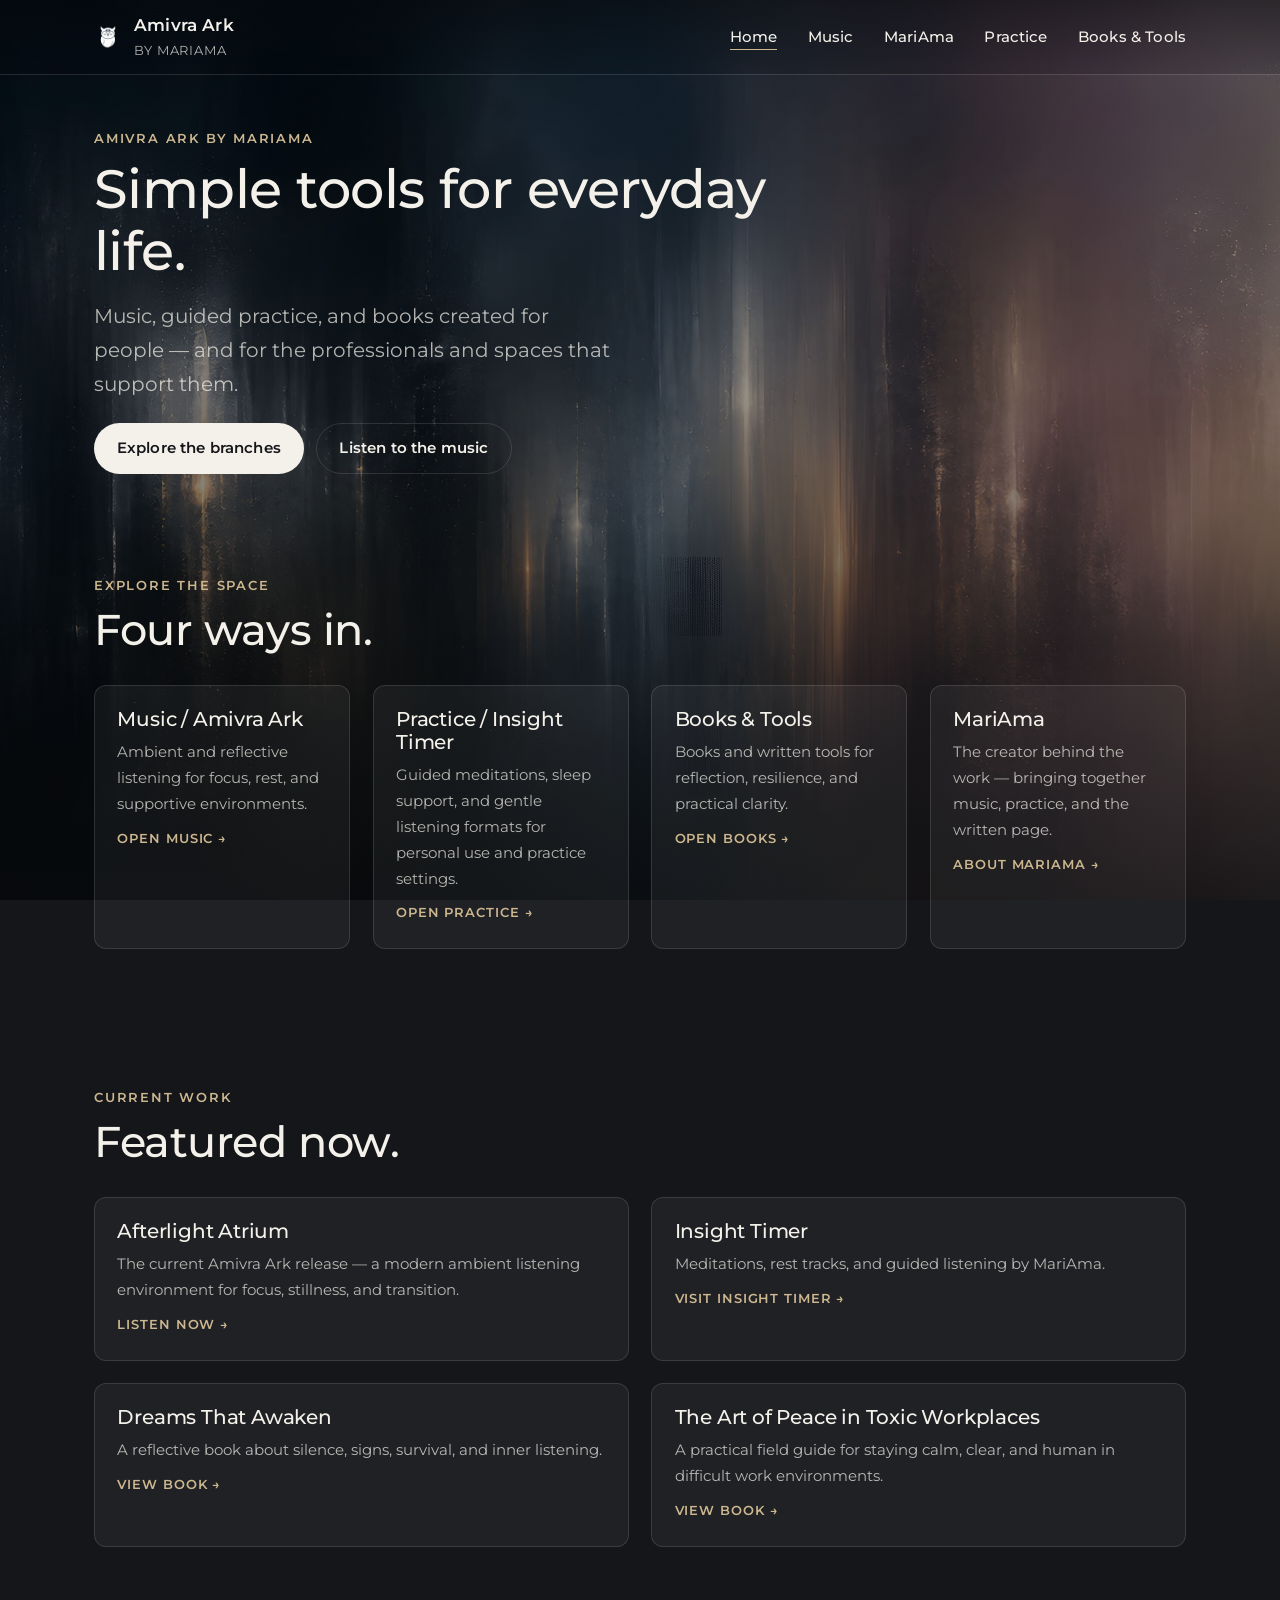
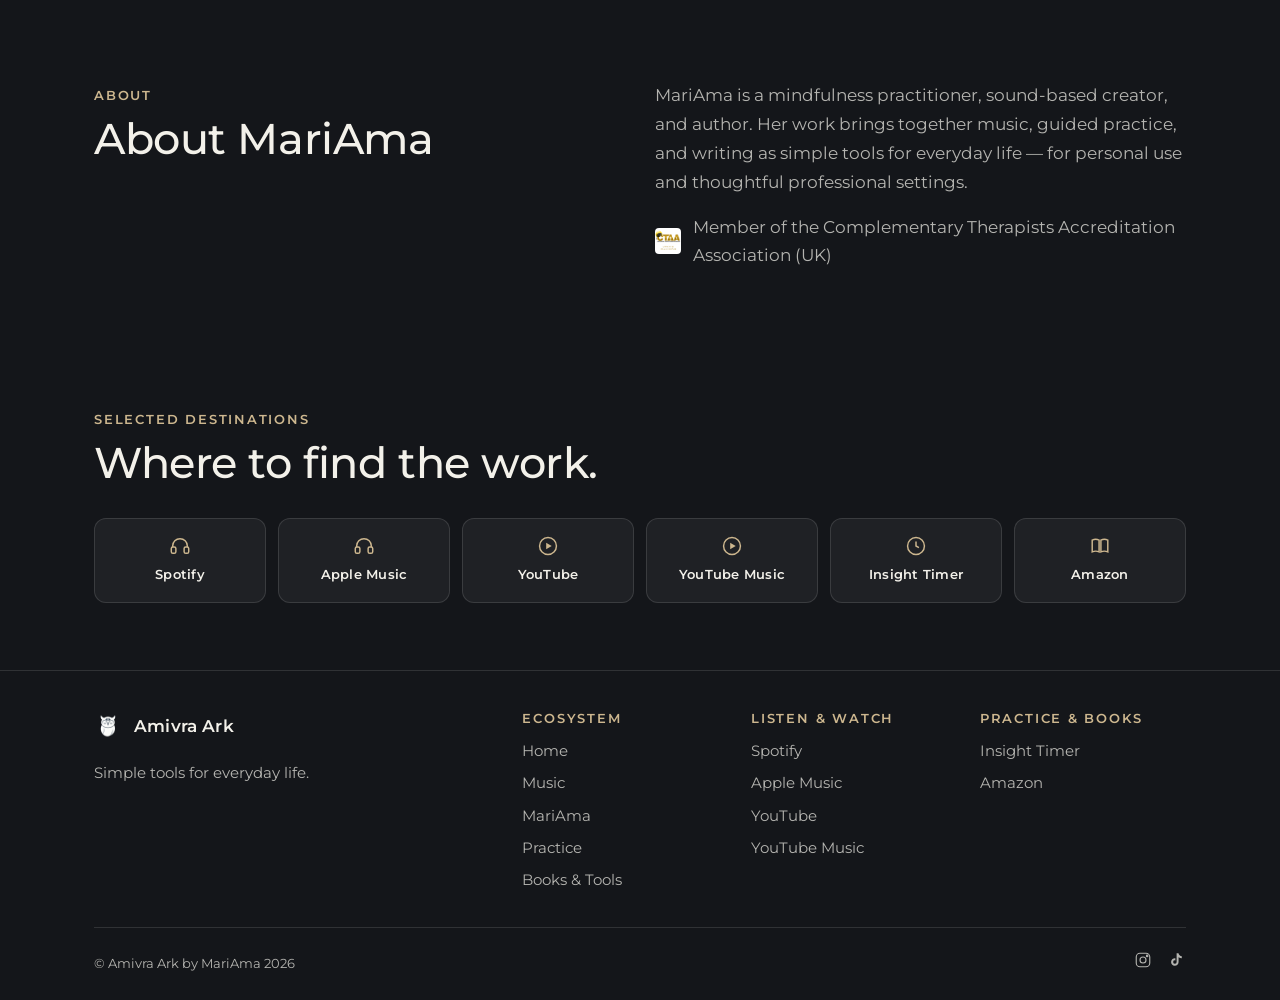
==== commit cca71c33: "Fix mobile background crop and mobile nav overlay - Background: move the panoramic photo off body's " ====
--- a/index.html
+++ b/index.html
@@ -15,6 +15,7 @@
   <link rel="stylesheet" href="assets/css/styles.css" />
 </head>
 <body class="zone-home">
+  <div class="backdrop" aria-hidden="true"></div>
   <a class="skip-link" href="#main">Skip to content</a>
 
   <header class="site-header">
--- a/assets/css/styles.css
+++ b/assets/css/styles.css
@@ -213,45 +213,34 @@
 /* --------------------------------------------------------------------------
    5. BACKDROP — one panoramic master background, cropped per page
    Tonal flow: Music (darkest/coolest) -> Home -> MariAma -> Practice -> Books (warmest)
-   NOTE: this gradient is a placeholder standing in for the exported master
-   panoramic image (navy -> charcoal -> steel blue -> mauve -> taupe -> champagne).
-   Swap by replacing the final layer below with: url("../img/background-master.jpg")
-   -------------------------------------------------------------------------- */
-body {
-  background-color: var(--bg-base);
+   Single master photo (assets/img/background-master.jpg), one continuous
+   ribbon — each page shows a different horizontal slice via background-position.
+
+   Implemented as a fixed full-viewport layer (.backdrop), not body's own
+   background: a real position:fixed element always sizes against the
+   viewport, while background-attachment:fixed sizes percentage backgrounds
+   against the element's own (often much taller, on mobile) box — that
+   mismatch is why mobile previously showed a different crop than desktop.
+   -------------------------------------------------------------------------- */
+body { background-color: var(--bg-base); }
+
+.backdrop {
+  position: fixed;
+  inset: 0;
+  z-index: -1;
   background-image:
-    linear-gradient(180deg, var(--scrim-top) 0%, rgba(9, 10, 12, 0.55) 55%, var(--scrim-bottom) 100%),
-    repeating-linear-gradient(90deg, rgba(255, 255, 255, 0.022) 0px, rgba(255, 255, 255, 0.022) 1px, transparent 2px, transparent 15px),
-    radial-gradient(34% 28% at 14% 18%, rgba(180, 199, 219, 0.12), transparent 62%),
-    radial-gradient(30% 24% at 52% 70%, rgba(210, 182, 168, 0.1), transparent 62%),
-    radial-gradient(28% 22% at 86% 26%, rgba(255, 236, 205, 0.16), transparent 62%),
-    linear-gradient(90deg,
-      #0a0c10 0%,
-      #12151b 12%,
-      #1d222b 22%,
-      #2d3a4a 34%,
-      #3c4658 44%,
-      #564b56 56%,
-      #6e5b62 66%,
-      #8a7768 78%,
-      #c2ad8c 90%,
-      #ecdfc8 100%
-    );
-  background-size: 100% 100%, 220px 100%, 100% 100%, 100% 100%, 100% 100%, 460% 100%;
-  background-position: 0 0, 0 0, 0 0, 0 0, 0 0, var(--bg-pos) center;
-  background-repeat: no-repeat, repeat, no-repeat, no-repeat, no-repeat, no-repeat;
-  background-attachment: fixed;
+    linear-gradient(180deg, var(--scrim-top) 0%, rgba(9, 10, 12, 0.5) 55%, var(--scrim-bottom) 100%),
+    url("../img/background-master.jpg");
+  background-size: 100% 100%, cover;
+  background-position: 0 0, var(--bg-pos) center;
+  background-repeat: no-repeat, no-repeat;
 }
 
 body.zone-music    { --bg-pos: 0%; }
-body.zone-home      { --bg-pos: 25%; }
-body.zone-mariama   { --bg-pos: 50%; }
-body.zone-practice  { --bg-pos: 75%; }
+body.zone-home      { --bg-pos: 22%; }
+body.zone-mariama   { --bg-pos: 45%; }
+body.zone-practice  { --bg-pos: 68%; }
 body.zone-books     { --bg-pos: 100%; }
-
-@media (max-width: 767px) {
-  body { background-attachment: scroll; }
-}
 
 /* --------------------------------------------------------------------------
    6. COMPONENTS — Header / Nav
@@ -260,10 +249,22 @@
   position: sticky;
   top: 0;
   z-index: var(--z-header);
+  border-bottom: 1px solid var(--surface-border);
+}
+
+/* The blur lives on a ::before, not on .site-header itself: filter/backdrop-filter
+   on an ancestor creates a new containing block for position:fixed descendants,
+   which broke #primary-nav's full-viewport overlay on mobile (it was anchoring
+   to the header's own box instead of the viewport). Keeping it off .site-header
+   keeps the same visual blur without trapping the fixed nav. */
+.site-header::before {
+  content: "";
+  position: absolute;
+  inset: 0;
+  z-index: -1;
   backdrop-filter: blur(14px) saturate(1.1);
   -webkit-backdrop-filter: blur(14px) saturate(1.1);
   background: linear-gradient(to bottom, rgba(8, 9, 11, 0.55), rgba(8, 9, 11, 0.15));
-  border-bottom: 1px solid var(--surface-border);
 }
 
 .site-header__inner {
